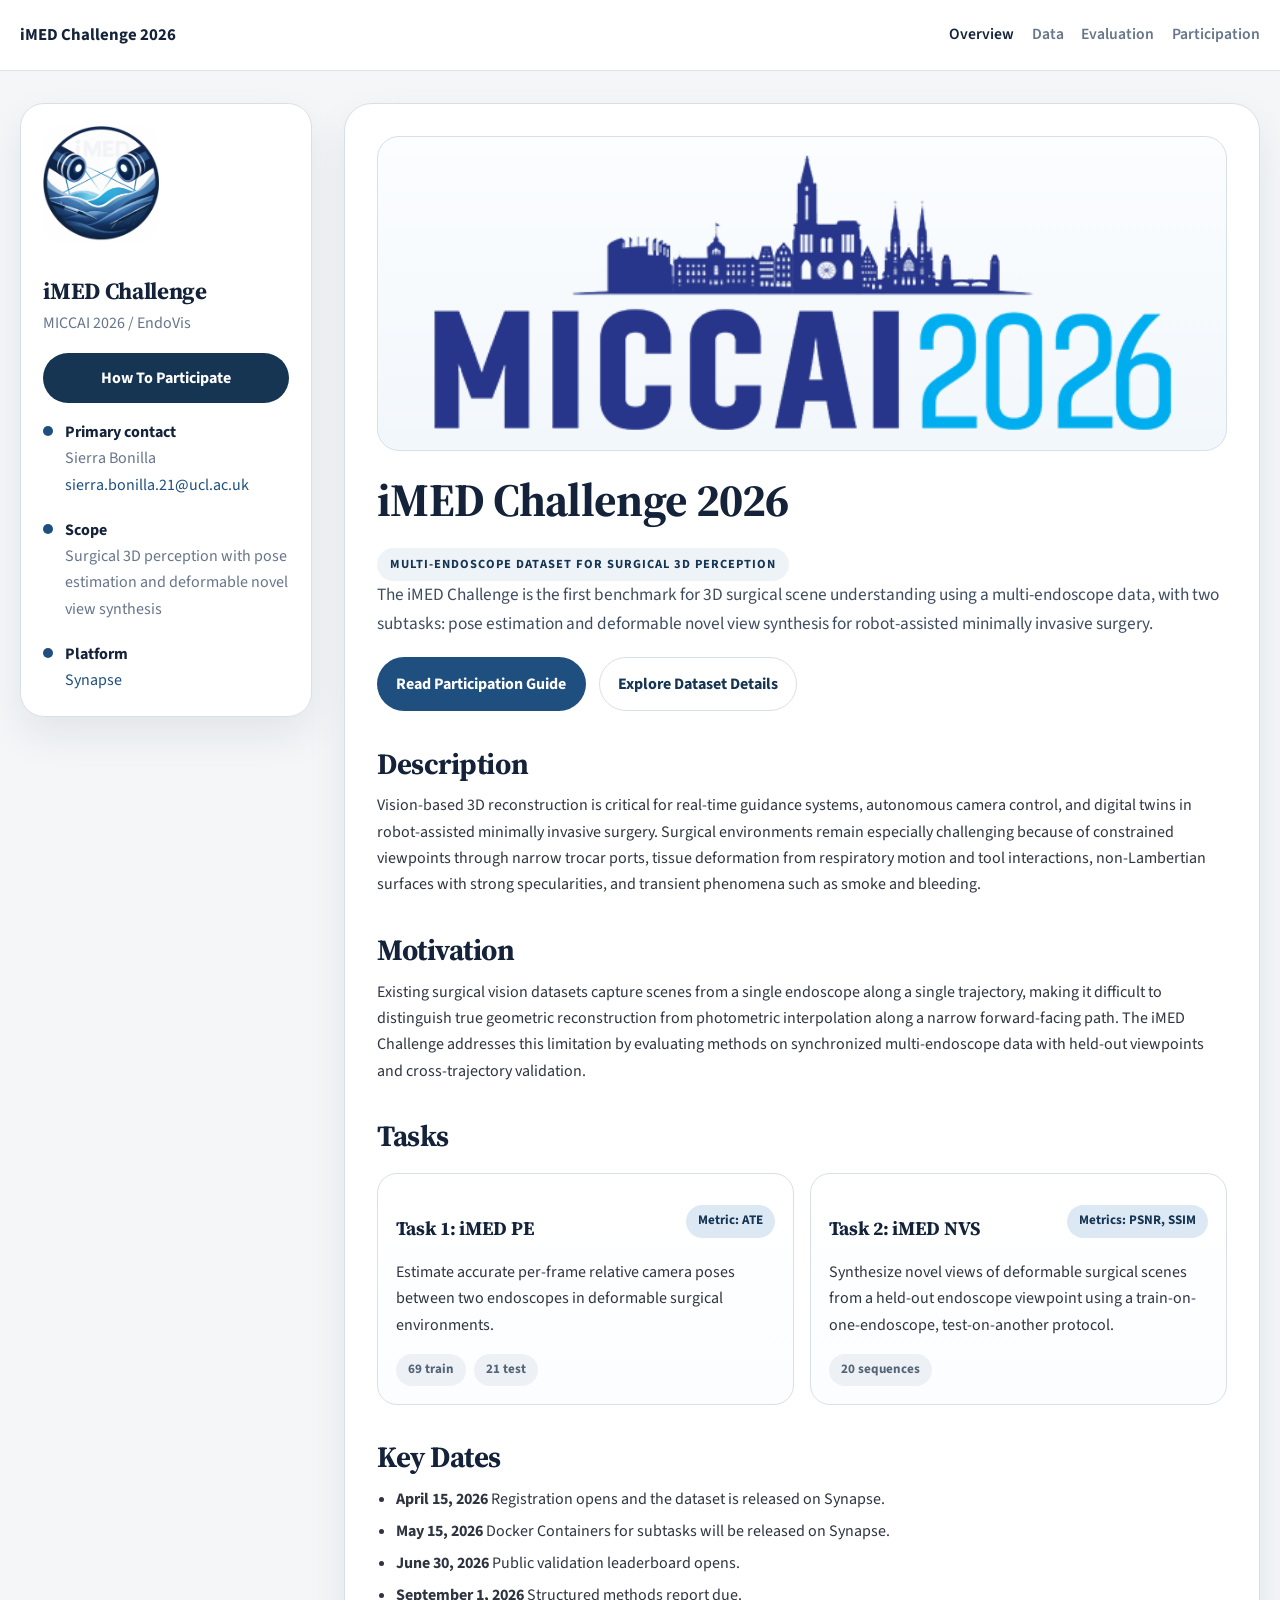
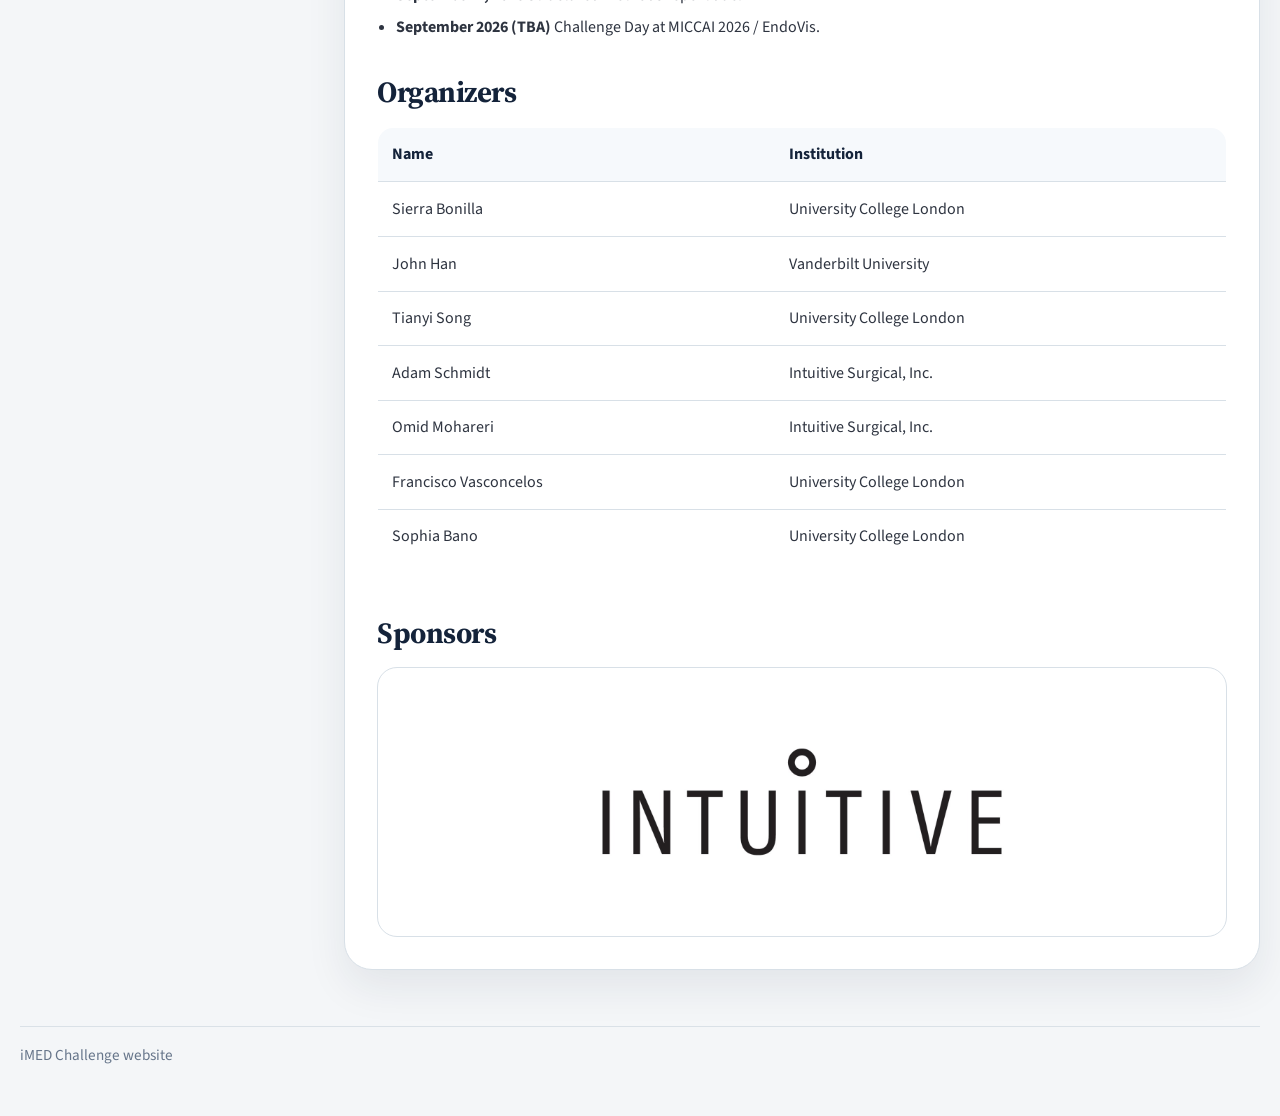
==== index.html @ 729df817 "changing dates" ====
<!doctype html>
<html lang="en">
  <head>
    <meta charset="utf-8">
    <meta name="viewport" content="width=device-width, initial-scale=1.0">
    <title>iMED Challenge 2026</title>
    <meta name="description" content="iMED Challenge 2026 at EndoVis / MICCAI: the first benchmark for surgical 3D perception using synchronized multi-endoscope data.">
    <link rel="stylesheet" href="assets/site.css">
  </head>
  <body>
    <div class="site-shell">
      <header class="masthead">
        <div class="masthead__inner">
          <nav class="site-nav" aria-label="Primary">
            <a class="site-nav__brand" href="./index.html">iMED Challenge 2026</a>
            <button class="site-nav__toggle" type="button" data-nav-toggle aria-label="Toggle navigation">Menu</button>
            <ul class="site-nav__links" data-nav-links>
              <li><a class="is-current" href="./index.html">Overview</a></li>
              <li><a href="./data.html">Data</a></li>
              <li><a href="./evaluation.html">Evaluation</a></li>
              <li><a href="./participation.html">Participation</a></li>
            </ul>
          </nav>
        </div>
      </header>

      <main class="page-wrap">
        <aside class="sidebar">
          <div class="sidebar__sticky">
            <section class="profile-card">
              <div class="profile-card__avatar">
                <img src="images/download.png" alt="iMED Challenge logo">
              </div>
              <h2 class="profile-card__title">iMED Challenge</h2>
              <p class="profile-card__subtitle">MICCAI 2026 / EndoVis</p>
              <a class="profile-card__button" href="./participation.html">How To Participate</a>
              <ul class="profile-card__meta">
                <li><span class="profile-card__dot"></span><span><strong>Primary contact</strong><br>Sierra Bonilla<br><a href="mailto:sierra.bonilla.21@ucl.ac.uk">sierra.bonilla.21@ucl.ac.uk</a></span></li>
                <li><span class="profile-card__dot"></span><span><strong>Scope</strong><br>Surgical 3D perception with pose estimation and deformable novel view synthesis</span></li>
                <li><span class="profile-card__dot"></span><span><strong>Platform</strong><br><a href="https://www.synapse.org/Synapse:syn74277461/wiki/639538" target="_blank" rel="noopener noreferrer">Synapse</a></span></li>
              </ul>
            </section>
          </div>
        </aside>

        <section class="content">
          <article class="content-card">
            <div class="conference-logo">
              <img src="images/miccai2026-mobile-logo-france.png" alt="Official MICCAI 2026 logo">
            </div>
            <h1 class="hero-title">iMED Challenge 2026</h1>
            <div class="hero">
              <div class="hero__copy">
                <div class="eyebrow">Multi-Endoscope Dataset for Surgical 3D Perception</div>
                <p class="lead">
                  The iMED Challenge is the first benchmark for 3D surgical scene understanding using a multi-endoscope data, with two subtasks: pose estimation and deformable novel view synthesis for robot-assisted minimally invasive surgery.
                </p>
                <div class="hero__actions">
                  <a class="button" href="./participation.html">Read Participation Guide</a>
                  <a class="button button--ghost" href="./data.html">Explore Dataset Details</a>
                </div>
              </div>
            </div>

            <h2 id="description">Description</h2>
            <p>
              Vision-based 3D reconstruction is critical for real-time guidance systems, autonomous camera control, and digital twins in robot-assisted minimally invasive surgery. Surgical environments remain especially challenging because of constrained viewpoints through narrow trocar ports, tissue deformation from respiratory motion and tool interactions, non-Lambertian surfaces with strong specularities, and transient phenomena such as smoke and bleeding.
            </p>

            <h2 id="motivation">Motivation</h2>
            <p>
              Existing surgical vision datasets capture scenes from a single endoscope along a single trajectory, making it difficult to distinguish true geometric reconstruction from photometric interpolation along a narrow forward-facing path. The iMED Challenge addresses this limitation by evaluating methods on synchronized multi-endoscope data with held-out viewpoints and cross-trajectory validation.
            </p>

            <h2 id="tasks">Tasks</h2>
            <div class="panel-grid">
              <article>
                <div class="task-header">
                  <h3>Task 1: iMED PE</h3>
                  <span class="chip">Metric: ATE</span>
                </div>
                <p>
                  Estimate accurate per-frame relative camera poses between two endoscopes in deformable surgical environments.
                </p>
                <div class="chip-row">
                  <span class="chip chip--muted">69 train</span>
                  <span class="chip chip--muted">21 test</span>
                </div>
              </article>
              <article>
                <div class="task-header">
                  <h3>Task 2: iMED NVS</h3>
                  <span class="chip">Metrics: PSNR, SSIM</span>
                </div>
                <p>
                  Synthesize novel views of deformable surgical scenes from a held-out endoscope viewpoint using a train-on-one-endoscope, test-on-another protocol.
                </p>
                <div class="chip-row">
                  <span class="chip chip--muted">20 sequences</span>
                </div>
              </article>
            </div>

            <h2 id="news">Key Dates</h2>
            <ul>
              <li><strong>April 15, 2026</strong> Registration opens and the dataset is released on Synapse.</li>
              <li><strong>May 15, 2026</strong> Docker Containers for subtasks will be released on Synapse.</li>
              <li><strong>June 30, 2026</strong> Public validation leaderboard opens.</li>
              <li><strong>September 1, 2026</strong> Structured methods report due.</li>
              <li><strong>September 2026 (TBA)</strong> Challenge Day at MICCAI 2026 / EndoVis.</li>
            </ul>

            <h2 id="organizers">Organizers</h2>
            <div class="table-wrap">
              <table>
                <thead>
                  <tr>
                    <th>Name</th>
                    <th>Institution</th>
                  </tr>
                </thead>
                <tbody>
                  <tr>
                    <td>Sierra Bonilla</td>
                    <td>University College London</td>
                  </tr>
                  <tr>
                    <td>John Han</td>
                    <td>Vanderbilt University</td>
                  </tr>
                  <tr>
                    <td>Tianyi Song</td>
                    <td>University College London</td>
                  </tr>
                  <tr>
                    <td>Adam Schmidt</td>
                    <td>Intuitive Surgical, Inc.</td>
                  </tr>
                  <tr>
                    <td>Omid Mohareri</td>
                    <td>Intuitive Surgical, Inc.</td>
                  </tr>
                  <tr>
                    <td>Francisco Vasconcelos</td>
                    <td>University College London</td>
                  </tr>
                  <tr>
                    <td>Sophia Bano</td>
                    <td>University College London</td>
                  </tr>
                </tbody>
              </table>
            </div>

            <h2 id="sponsors">Sponsors</h2>
            <div class="sponsor-grid">
              <div class="sponsor-card">
                <img src="images/intuitive.jpeg" alt="Intuitive logo">
              </div>
            </div>

            <!-- <h2 id="references">References</h2> -->
          </article>
        </section>
      </main>

      <footer class="footer">
        <div class="footer__inner">
          iMED Challenge website
        </div>
      </footer>
    </div>

    <script src="assets/site.js"></script>
  </body>
</html>
---- assets/site.css ----
@import url("https://fonts.googleapis.com/css2?family=Source+Sans+3:wght@400;600;700&family=Source+Serif+4:wght@600;700&display=swap");

:root {
  --bg: #f4f6f8;
  --surface: #ffffff;
  --surface-soft: #eef3f8;
  --border: #d8e0e7;
  --text: #2e3440;
  --muted: #66758a;
  --heading: #14233a;
  --accent: #1f4f7f;
  --accent-strong: #153552;
  --accent-soft: #dce9f5;
  --success: #2a6b5a;
  --shadow: 0 18px 40px rgba(20, 35, 58, 0.08);
  --max-width: 1280px;
  --sidebar-width: 292px;
}

* {
  box-sizing: border-box;
}

html {
  scroll-behavior: smooth;
}

body {
  margin: 0;
  font-family: "Source Sans 3", sans-serif;
  color: var(--text);
  background: var(--bg);
  line-height: 1.65;
}

a {
  color: var(--accent);
  text-decoration: none;
}

a:hover,
a:focus-visible {
  color: var(--accent-strong);
  text-decoration: underline;
}

img,
svg,
video {
  max-width: 100%;
  display: block;
}

video {
  border-radius: 14px;
  background: #0e1726;
}

h1,
h2,
h3,
h4 {
  margin: 0 0 0.65rem;
  color: var(--heading);
  line-height: 1.2;
}

h1,
h2,
h3 {
  font-family: "Source Serif 4", serif;
  letter-spacing: -0.015em;
}

h1 {
  font-size: clamp(2rem, 4vw, 2.9rem);
}

h2 {
  font-size: clamp(1.45rem, 2.3vw, 1.95rem);
  margin-top: 2.2rem;
}

h3 {
  font-size: 1.2rem;
  margin-top: 1.6rem;
}

p,
ul,
ol,
table,
blockquote {
  margin: 0 0 1rem;
}

ul,
ol {
  padding-left: 1.2rem;
}

li + li {
  margin-top: 0.35rem;
}

code {
  font-family: ui-monospace, "SFMono-Regular", "SF Mono", Consolas, monospace;
  font-size: 0.93em;
  background: #eef3f7;
  border-radius: 6px;
  padding: 0.08rem 0.35rem;
}

.site-shell {
  min-height: 100vh;
}

.masthead {
  position: sticky;
  top: 0;
  z-index: 20;
  background: rgba(255, 255, 255, 0.94);
  border-bottom: 1px solid rgba(216, 224, 231, 0.92);
  backdrop-filter: blur(16px);
}

.masthead__inner {
  max-width: var(--max-width);
  margin: 0 auto;
  padding: 0 1.25rem;
}

.site-nav {
  display: flex;
  align-items: center;
  justify-content: space-between;
  gap: 1rem;
  min-height: 70px;
}

.site-nav__brand {
  display: inline-flex;
  align-items: center;
  height: 40px;
  font-size: 1.05rem;
  font-weight: 700;
  color: var(--heading);
  white-space: nowrap;
  line-height: 1;
}

.site-nav__toggle {
  display: none;
  border: 1px solid var(--border);
  background: var(--surface);
  color: var(--heading);
  border-radius: 10px;
  padding: 0.5rem 0.8rem;
  font: inherit;
  cursor: pointer;
}

.site-nav__links {
  display: flex;
  align-items: center;
  gap: 1.1rem;
  list-style: none;
  padding: 0;
  margin: 0;
  font-size: 0.98rem;
}

.site-nav__links li {
  display: flex;
  align-items: center;
  margin-top: 0;
}

.site-nav__links li + li {
  margin-top: 0;
}

.site-nav__links a {
  display: inline-flex;
  align-items: center;
  height: 40px;
  color: var(--muted);
  font-weight: 600;
  line-height: 1;
  padding: 0;
}

.site-nav__links a.is-current {
  color: var(--heading);
}

.page-wrap {
  max-width: var(--max-width);
  margin: 0 auto;
  padding: 2rem 1.25rem 3.5rem;
  display: grid;
  gap: 2rem;
  grid-template-columns: minmax(260px, var(--sidebar-width)) minmax(0, 1fr);
}

.sidebar {
  align-self: start;
}

.sidebar__sticky {
  position: sticky;
  top: 94px;
}

.profile-card {
  background: var(--surface);
  border: 1px solid var(--border);
  border-radius: 24px;
  box-shadow: var(--shadow);
  padding: 1.4rem;
}

.profile-card__avatar {
  width: 116px;
  height: 116px;
  border-radius: 22px;
  overflow: hidden;
  background: linear-gradient(145deg, #f0f6fd, #d8e5f1);
  margin-bottom: 1rem;
}

.profile-card__title {
  font-size: 1.45rem;
  margin-bottom: 0.3rem;
}

.profile-card__subtitle {
  color: var(--muted);
  font-size: 1rem;
  margin-bottom: 1rem;
}

.profile-card__button {
  display: inline-flex;
  align-items: center;
  justify-content: center;
  width: 100%;
  border-radius: 999px;
  padding: 0.75rem 1rem;
  background: var(--accent-strong);
  color: #fff;
  font-weight: 700;
  margin-bottom: 1rem;
}

.profile-card__button:hover,
.profile-card__button:focus-visible {
  color: #fff;
  text-decoration: none;
  background: #102742;
}

.profile-card__meta {
  list-style: none;
  margin: 0;
  padding: 0;
  display: grid;
  gap: 0.8rem;
}

.profile-card__meta li {
  display: flex;
  gap: 0.7rem;
  color: var(--muted);
  align-items: flex-start;
}

.profile-card__meta strong {
  color: var(--heading);
}

.profile-card__dot {
  flex: 0 0 10px;
  width: 10px;
  height: 10px;
  border-radius: 50%;
  background: var(--accent);
  margin-top: 0.45rem;
}

.content {
  min-width: 0;
}

.content-card {
  background: var(--surface);
  border: 1px solid var(--border);
  border-radius: 28px;
  box-shadow: var(--shadow);
  padding: 2rem;
}

.eyebrow {
  display: inline-flex;
  align-items: center;
  gap: 0.55rem;
  padding: 0.4rem 0.8rem;
  border-radius: 999px;
  background: var(--surface-soft);
  color: var(--accent-strong);
  font-weight: 700;
  text-transform: uppercase;
  letter-spacing: 0.08em;
  font-size: 0.78rem;
}

.conference-logo {
  display: flex;
  width: 100%;
  margin: 0 0 1.4rem;
  padding: 1rem 1.25rem;
  border: 1px solid var(--border);
  border-radius: 22px;
  background: linear-gradient(180deg, #fbfdff 0%, #f2f7fb 100%);
}

.conference-logo img {
  width: 100%;
  max-width: none;
  height: auto;
}

.data-figure {
  margin: 1.35rem 0 1.6rem;
  padding: 1rem;
  border: 1px solid var(--border);
  border-radius: 24px;
  background: linear-gradient(180deg, #fbfdff 0%, #f2f7fb 100%);
}

.data-figure img {
  width: 100%;
  height: auto;
  border-radius: 16px;
}

.hero-title {
  margin: 0 0 1.2rem;
  max-width: none;
}

.hero {
  display: block;
  width: 100%;
  margin-bottom: 1.2rem;
}

.hero__copy {
  width: 100%;
  min-width: 0;
}

.hero p.lead {
  font-size: 1.08rem;
  color: #3e4c5f;
  max-width: none;
}

.hero__visual {
  background: linear-gradient(180deg, #edf4fb 0%, #dbe7f2 100%);
  border: 1px solid #d6e2ed;
  border-radius: 26px;
  padding: 1rem;
}

.hero__actions {
  display: flex;
  flex-wrap: wrap;
  gap: 0.8rem;
  margin-top: 1.2rem;
}

.button {
  display: inline-flex;
  align-items: center;
  justify-content: center;
  gap: 0.4rem;
  padding: 0.8rem 1.15rem;
  border-radius: 999px;
  border: 1px solid transparent;
  background: var(--accent);
  color: #fff;
  font-weight: 700;
}

.button:hover,
.button:focus-visible {
  color: #fff;
  text-decoration: none;
  background: var(--accent-strong);
}

.button--ghost {
  background: var(--surface);
  color: var(--accent-strong);
  border-color: var(--border);
}

.button--ghost:hover,
.button--ghost:focus-visible {
  color: var(--accent-strong);
  background: #f5f8fb;
}

.callout,
.note,
.panel-grid > article,
.metric-card,
.resource-card {
  border: 1px solid var(--border);
  border-radius: 20px;
  background: linear-gradient(180deg, #ffffff 0%, #fbfdff 100%);
}

.callout {
  padding: 1rem 1.1rem;
  margin: 1.3rem 0;
}

.note {
  padding: 0.9rem 1rem;
  background: linear-gradient(180deg, #fbfcfe 0%, #f3f7fb 100%);
  color: #44546a;
}

.stat-strip {
  display: grid;
  grid-template-columns: repeat(3, minmax(0, 1fr));
  gap: 0.9rem;
  margin: 1.5rem 0 0;
}

.stat-strip__item {
  background: linear-gradient(180deg, #f9fbfd 0%, #edf3f8 100%);
  border: 1px solid var(--border);
  border-radius: 20px;
  padding: 1rem;
}

.stat-strip__value {
  font-size: 1.65rem;
  font-weight: 700;
  color: var(--heading);
}

.stat-strip__label {
  color: var(--muted);
  font-size: 0.92rem;
}

.panel-grid {
  display: grid;
  grid-template-columns: repeat(2, minmax(0, 1fr));
  gap: 1rem;
  margin: 1.15rem 0;
}

.panel-grid > article {
  padding: 1.1rem;
}

.task-header {
  display: flex;
  align-items: center;
  justify-content: space-between;
  gap: 1rem;
  margin-bottom: 0.5rem;
}

.chip {
  display: inline-flex;
  align-items: center;
  gap: 0.35rem;
  border-radius: 999px;
  padding: 0.34rem 0.75rem;
  background: var(--accent-soft);
  color: var(--accent-strong);
  font-weight: 700;
  font-size: 0.82rem;
}

.chip--muted {
  background: #edf1f5;
  color: #546477;
}

.chip-row {
  display: flex;
  flex-wrap: wrap;
  gap: 0.55rem;
  margin: 0.8rem 0 0;
}

.timeline {
  list-style: none;
  margin: 1rem 0;
  padding: 0;
  border-left: 2px solid var(--accent-soft);
}

.timeline li {
  position: relative;
  padding-left: 1.3rem;
  margin-left: 0.45rem;
  margin-bottom: 1rem;
}

.timeline li::before {
  content: "";
  position: absolute;
  left: -0.58rem;
  top: 0.4rem;
  width: 0.72rem;
  height: 0.72rem;
  border-radius: 50%;
  background: var(--accent);
  box-shadow: 0 0 0 5px #edf4fb;
}

.timeline strong {
  display: block;
  color: var(--heading);
}

.table-wrap {
  overflow-x: auto;
  margin: 1rem 0;
}

table {
  width: 100%;
  border-collapse: collapse;
  border: 1px solid var(--border);
  border-radius: 16px;
  overflow: hidden;
}

th,
td {
  text-align: left;
  padding: 0.85rem 0.9rem;
  border-bottom: 1px solid var(--border);
  vertical-align: top;
}

th {
  background: #f6f9fc;
  color: var(--heading);
  font-weight: 700;
}

tr:last-child td {
  border-bottom: none;
}

.resource-grid,
.metric-grid {
  display: grid;
  grid-template-columns: repeat(2, minmax(0, 1fr));
  gap: 1rem;
}

.resource-card,
.metric-card {
  padding: 1rem 1.05rem;
}

.resource-card h3,
.metric-card h3 {
  margin-top: 0;
}

.resource-card p,
.metric-card p {
  color: #47566a;
}

.split-grid {
  display: grid;
  grid-template-columns: repeat(3, minmax(0, 1fr));
  gap: 0.9rem;
  margin-top: 1rem;
}

.split-card {
  border: 1px solid var(--border);
  border-radius: 18px;
  padding: 1rem;
  background: #fbfdff;
}

.split-card strong {
  display: block;
  color: var(--heading);
  margin-bottom: 0.25rem;
}

.footer {
  max-width: var(--max-width);
  margin: 0 auto;
  padding: 0 1.25rem 3rem;
  color: var(--muted);
  font-size: 0.95rem;
}

.footer__inner {
  padding: 1rem 0 0;
  border-top: 1px solid rgba(216, 224, 231, 0.92);
}

.section-divider {
  height: 1px;
  background: linear-gradient(90deg, transparent, var(--border), transparent);
  margin: 2rem 0;
}

.kicker {
  color: var(--muted);
  font-size: 0.96rem;
}

.faq-list {
  display: grid;
  gap: 0.9rem;
  margin-top: 1rem;
}

.faq-item {
  border: 1px solid var(--border);
  border-radius: 18px;
  background: #fcfdff;
  padding: 1rem;
}

.faq-item h3 {
  font-size: 1.05rem;
  margin-top: 0;
}

.sponsor-grid {
  display: grid;
  grid-template-columns: repeat(auto-fit, minmax(220px, 1fr));
  gap: 1rem;
  margin-top: 1rem;
}

.sponsor-card {
  display: flex;
  align-items: center;
  justify-content: center;
  min-height: 180px;
  padding: 1.5rem;
  border: 1px solid var(--border);
  border-radius: 20px;
  background: #ffffff;
}

.sponsor-card img {
  width: 100%;
  max-width: 420px;
  height: auto;
  object-fit: contain;
}

.tagline-list {
  list-style: none;
  padding: 0;
  margin: 1rem 0 0;
  display: flex;
  flex-wrap: wrap;
  gap: 0.55rem;
}

.tagline-list li {
  padding: 0.45rem 0.8rem;
  border-radius: 999px;
  background: #eef3f8;
  color: var(--accent-strong);
  font-weight: 600;
}

@media (max-width: 1100px) {
  .page-wrap {
    grid-template-columns: 1fr;
  }

  .sidebar__sticky {
    position: static;
  }

  .hero {
    grid-template-columns: 1fr;
  }
}

@media (max-width: 820px) {
  .site-nav {
    flex-wrap: wrap;
    padding: 0.8rem 0;
  }

  .site-nav__toggle {
    display: inline-flex;
  }

  .site-nav__links {
    width: 100%;
    display: none;
    flex-direction: column;
    align-items: flex-start;
    padding-bottom: 0.5rem;
  }

  .site-nav__links.is-open {
    display: flex;
  }

  .content-card {
    padding: 1.35rem;
    border-radius: 22px;
  }

  .stat-strip,
  .panel-grid,
  .resource-grid,
  .metric-grid,
  .split-grid,
  .sponsor-grid {
    grid-template-columns: 1fr;
  }
}

@media (max-width: 560px) {
  .masthead__inner,
  .page-wrap,
  .footer {
    padding-left: 0.9rem;
    padding-right: 0.9rem;
  }

  .profile-card,
  .content-card {
    padding: 1.1rem;
  }

  h1 {
    font-size: 1.85rem;
  }
}
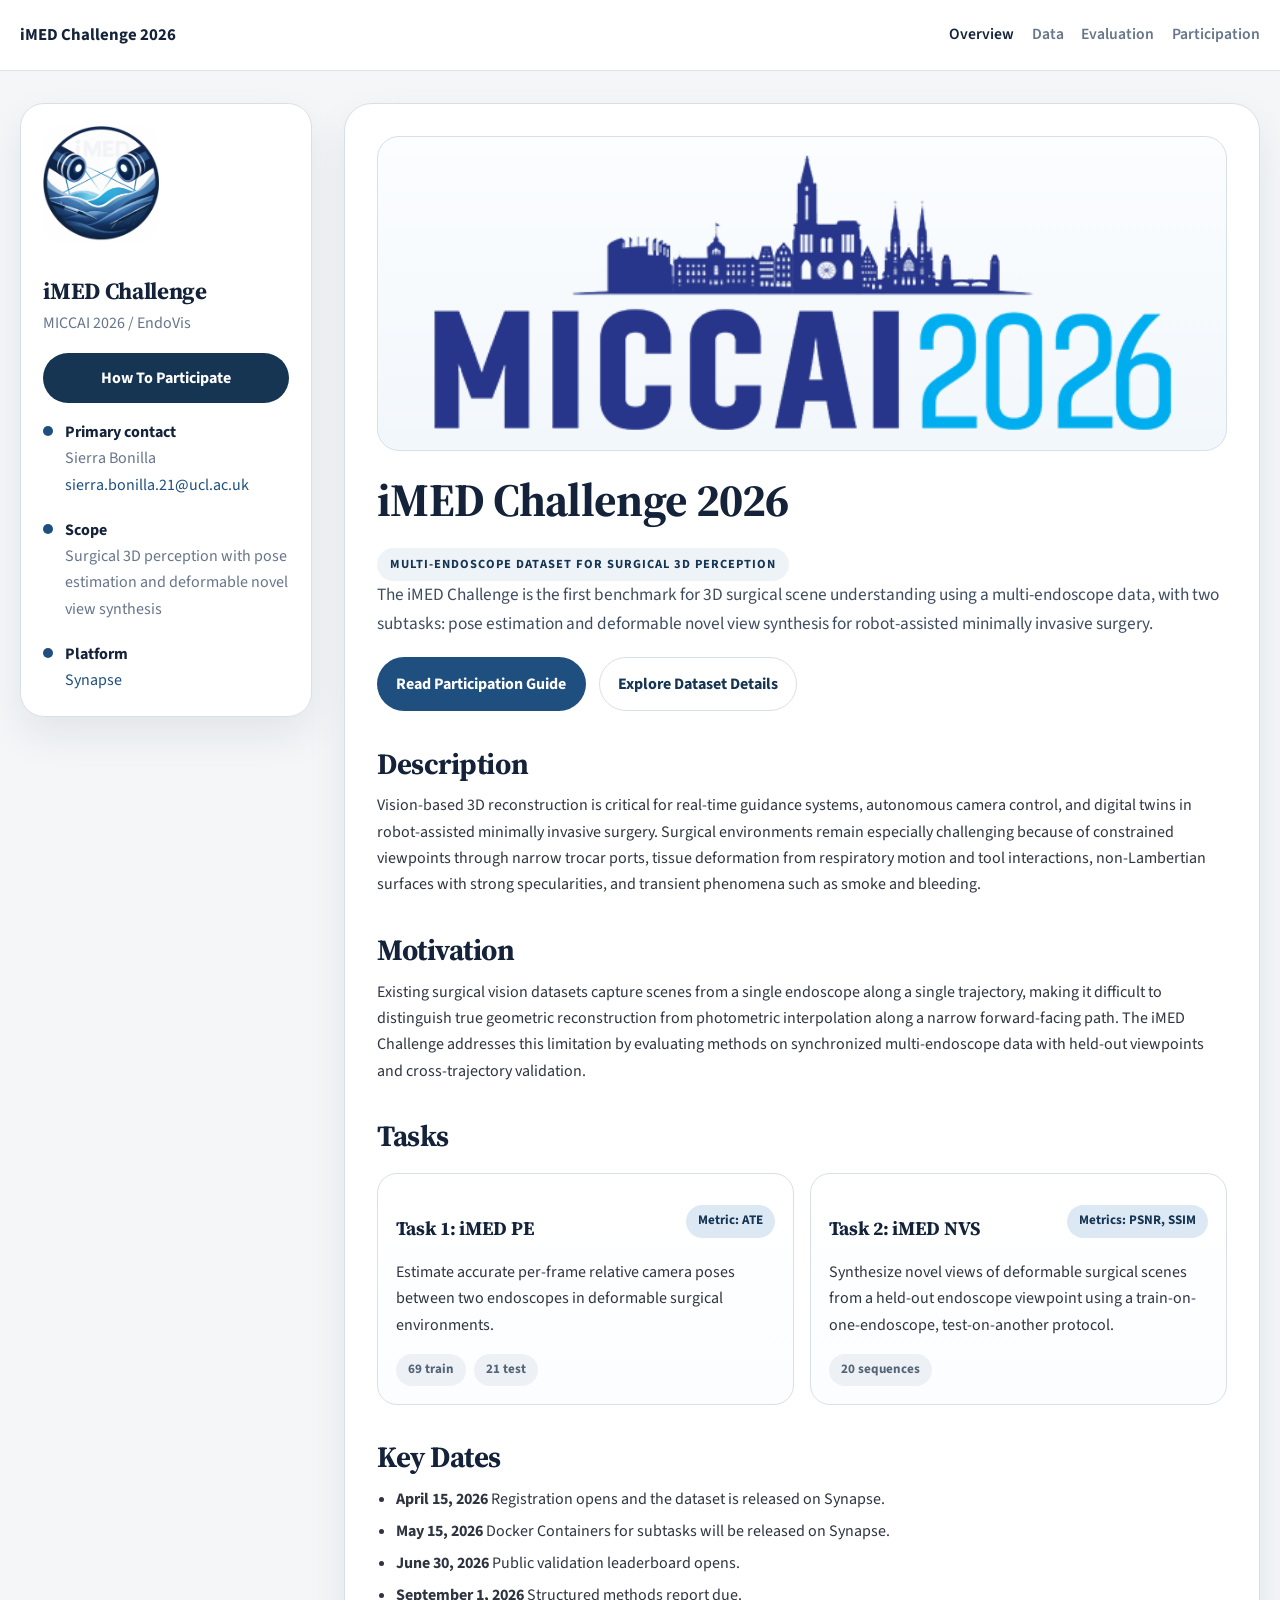
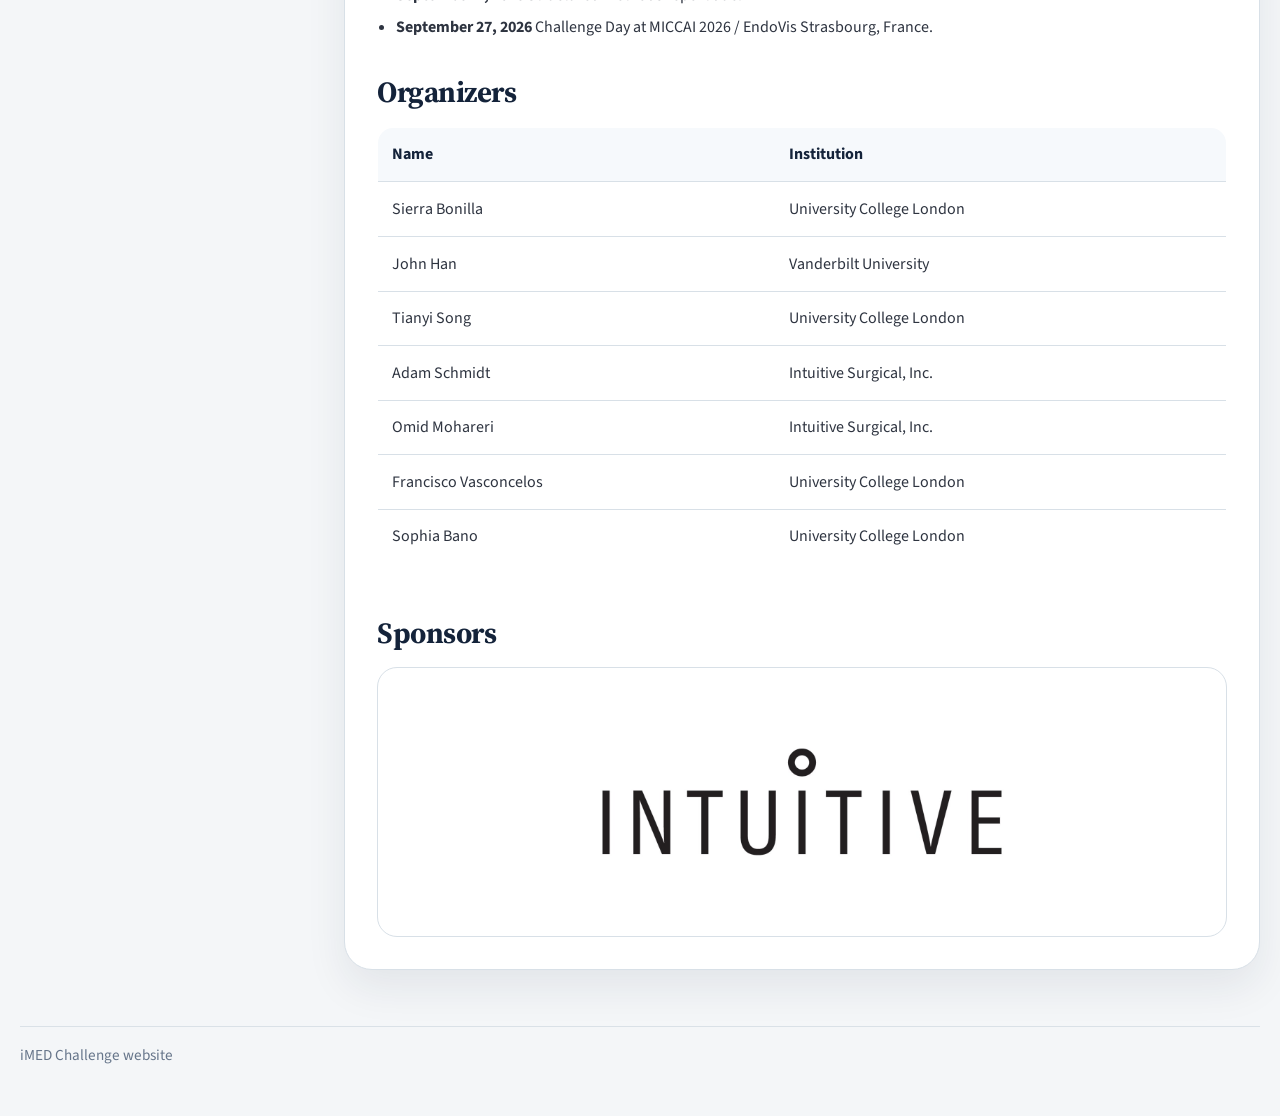
==== commit 88e188e5: "adding date for challenge and location" ====
--- a/index.html
+++ b/index.html
@@ -107,7 +107,7 @@
               <li><strong>May 15, 2026</strong> Docker Containers for subtasks will be released on Synapse.</li>
               <li><strong>June 30, 2026</strong> Public validation leaderboard opens.</li>
               <li><strong>September 1, 2026</strong> Structured methods report due.</li>
-              <li><strong>September 2026 (TBA)</strong> Challenge Day at MICCAI 2026 / EndoVis.</li>
+              <li><strong>September 27, 2026</strong> Challenge Day at MICCAI 2026 / EndoVis Strasbourg, France.</li>
             </ul>
 
             <h2 id="organizers">Organizers</h2>
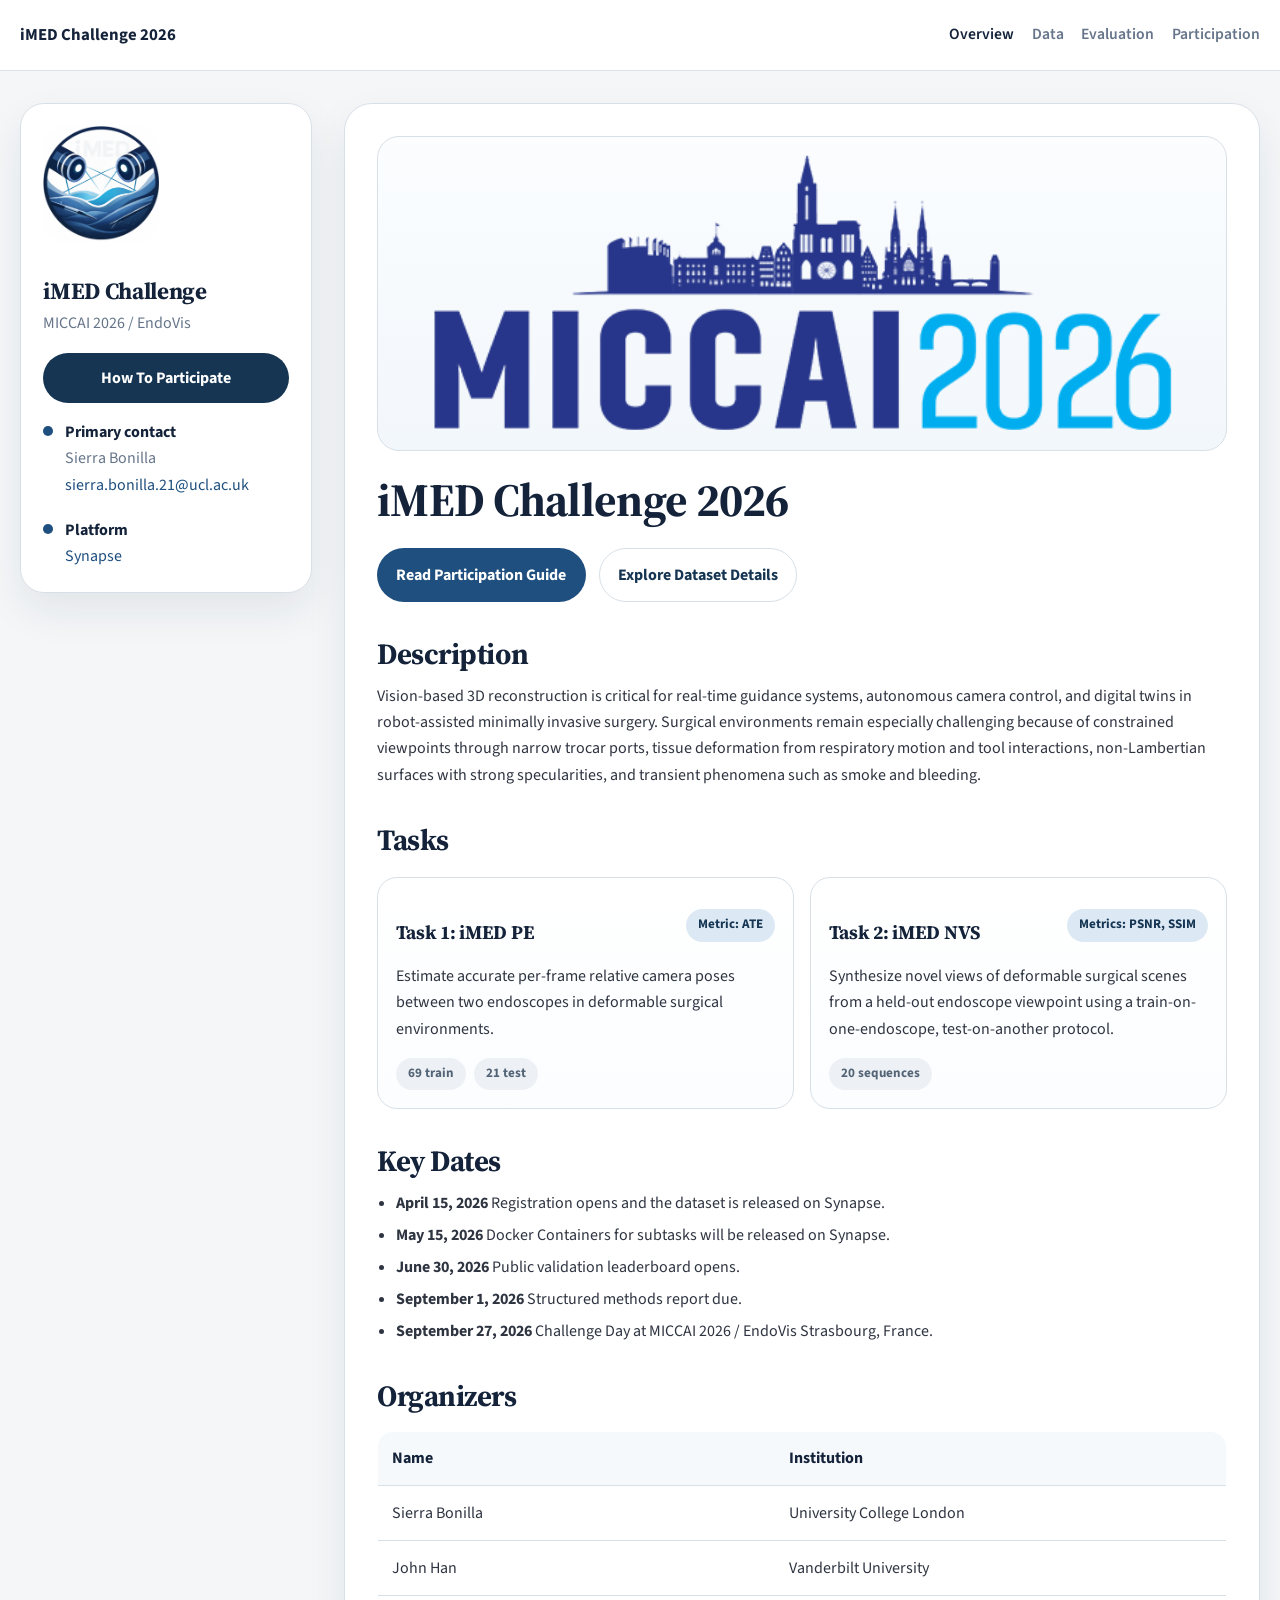
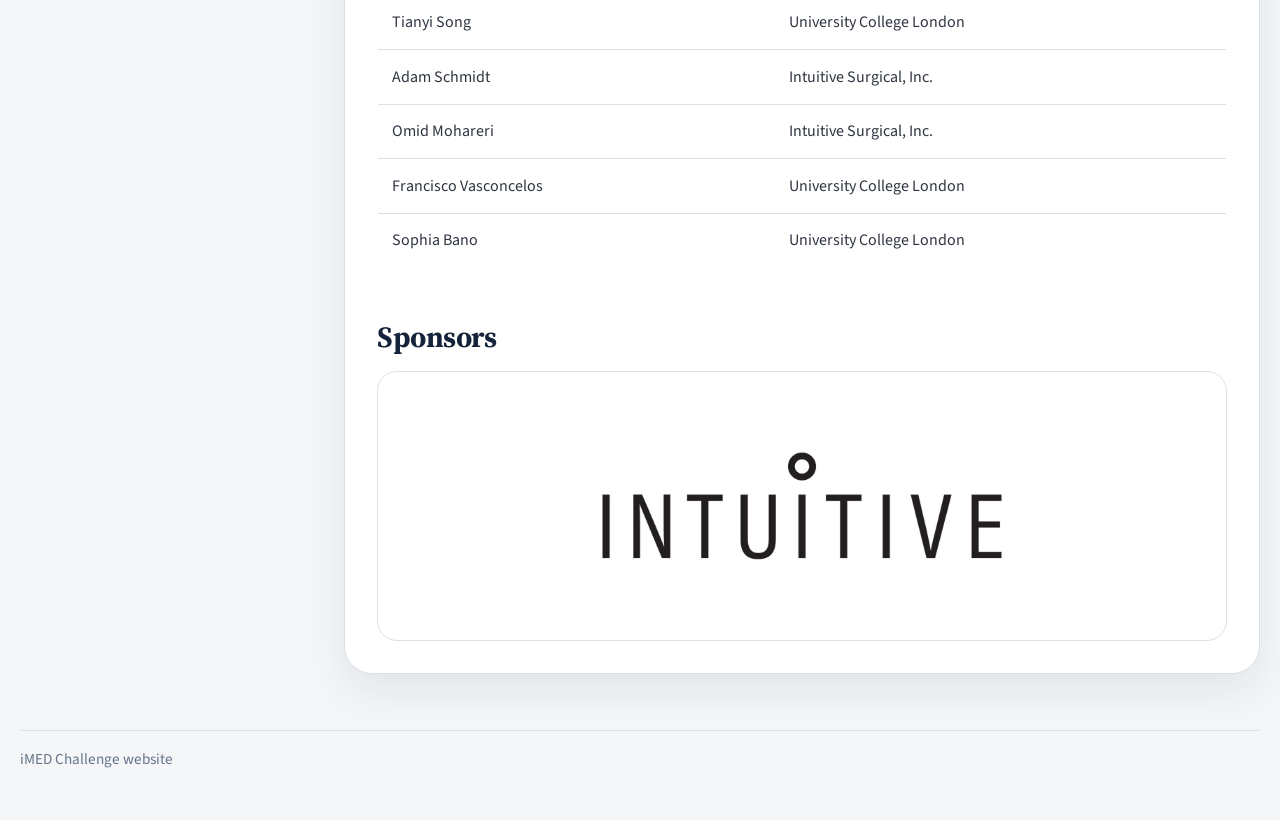
==== commit c05d2292: "simplifying and adding images" ====
--- a/index.html
+++ b/index.html
@@ -36,7 +36,6 @@
               <a class="profile-card__button" href="./participation.html">How To Participate</a>
               <ul class="profile-card__meta">
                 <li><span class="profile-card__dot"></span><span><strong>Primary contact</strong><br>Sierra Bonilla<br><a href="mailto:sierra.bonilla.21@ucl.ac.uk">sierra.bonilla.21@ucl.ac.uk</a></span></li>
-                <li><span class="profile-card__dot"></span><span><strong>Scope</strong><br>Surgical 3D perception with pose estimation and deformable novel view synthesis</span></li>
                 <li><span class="profile-card__dot"></span><span><strong>Platform</strong><br><a href="https://www.synapse.org/Synapse:syn74277461/wiki/639538" target="_blank" rel="noopener noreferrer">Synapse</a></span></li>
               </ul>
             </section>
@@ -51,10 +50,6 @@
             <h1 class="hero-title">iMED Challenge 2026</h1>
             <div class="hero">
               <div class="hero__copy">
-                <div class="eyebrow">Multi-Endoscope Dataset for Surgical 3D Perception</div>
-                <p class="lead">
-                  The iMED Challenge is the first benchmark for 3D surgical scene understanding using a multi-endoscope data, with two subtasks: pose estimation and deformable novel view synthesis for robot-assisted minimally invasive surgery.
-                </p>
                 <div class="hero__actions">
                   <a class="button" href="./participation.html">Read Participation Guide</a>
                   <a class="button button--ghost" href="./data.html">Explore Dataset Details</a>
@@ -66,11 +61,11 @@
             <p>
               Vision-based 3D reconstruction is critical for real-time guidance systems, autonomous camera control, and digital twins in robot-assisted minimally invasive surgery. Surgical environments remain especially challenging because of constrained viewpoints through narrow trocar ports, tissue deformation from respiratory motion and tool interactions, non-Lambertian surfaces with strong specularities, and transient phenomena such as smoke and bleeding.
             </p>
-
+<!-- 
             <h2 id="motivation">Motivation</h2>
             <p>
               Existing surgical vision datasets capture scenes from a single endoscope along a single trajectory, making it difficult to distinguish true geometric reconstruction from photometric interpolation along a narrow forward-facing path. The iMED Challenge addresses this limitation by evaluating methods on synchronized multi-endoscope data with held-out viewpoints and cross-trajectory validation.
-            </p>
+            </p> -->
 
             <h2 id="tasks">Tasks</h2>
             <div class="panel-grid">
--- a/assets/site.css
+++ b/assets/site.css
@@ -344,6 +344,23 @@
   border-radius: 16px;
 }
 
+.gif-row {
+  display: flex;
+  flex-wrap: nowrap;
+  gap: 2%;
+  margin: 1.35rem 0 1.6rem;
+}
+
+.gif-row img {
+  flex: 0 0 32%;
+  width: 32%;
+  max-width: 32%;
+  height: auto;
+  border-radius: 10px;
+  border: 1px solid var(--border);
+  background: #0e1726;
+}
+
 .hero-title {
   margin: 0 0 1.2rem;
   max-width: none;
@@ -738,6 +755,17 @@
   .sponsor-grid {
     grid-template-columns: 1fr;
   }
+
+  .gif-row {
+    flex-direction: column;
+    gap: 1rem;
+  }
+
+  .gif-row img {
+    flex: 0 0 auto;
+    width: 100%;
+    max-width: 100%;
+  }
 }
 
 @media (max-width: 560px) {
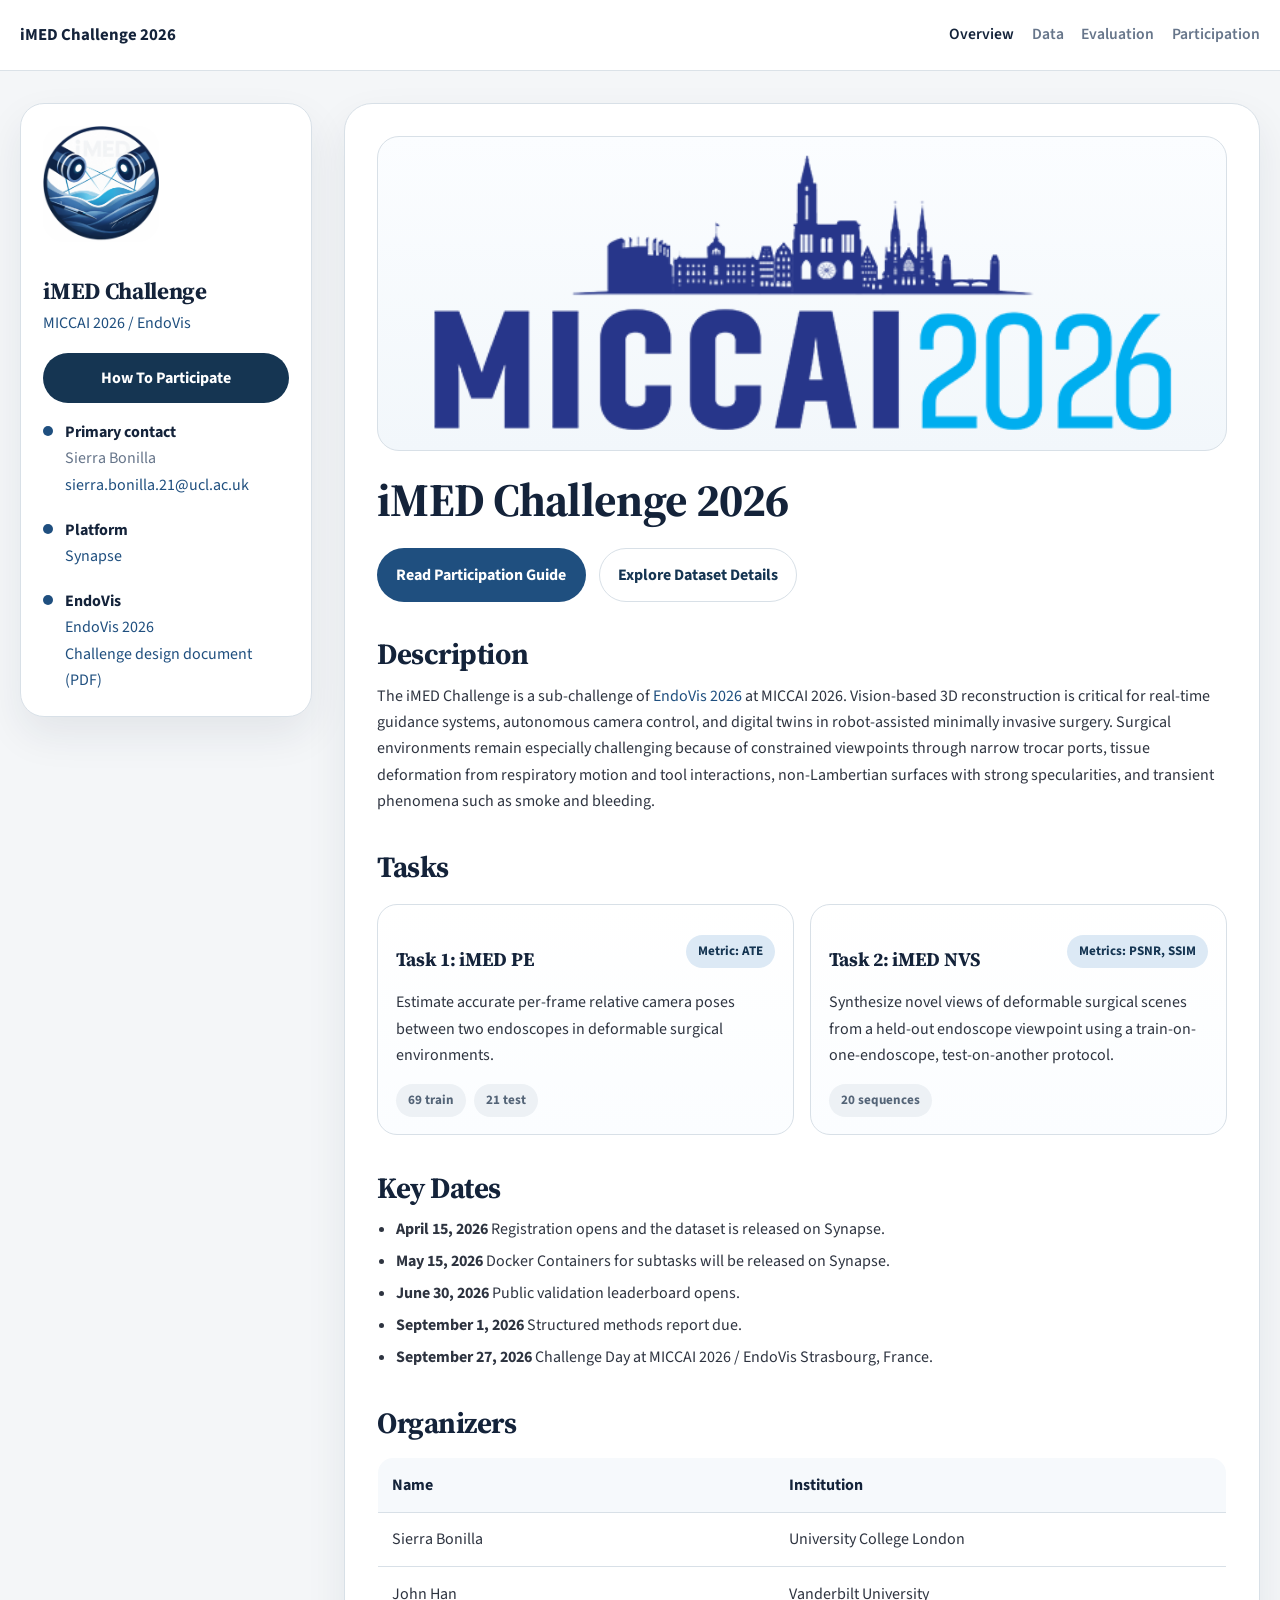
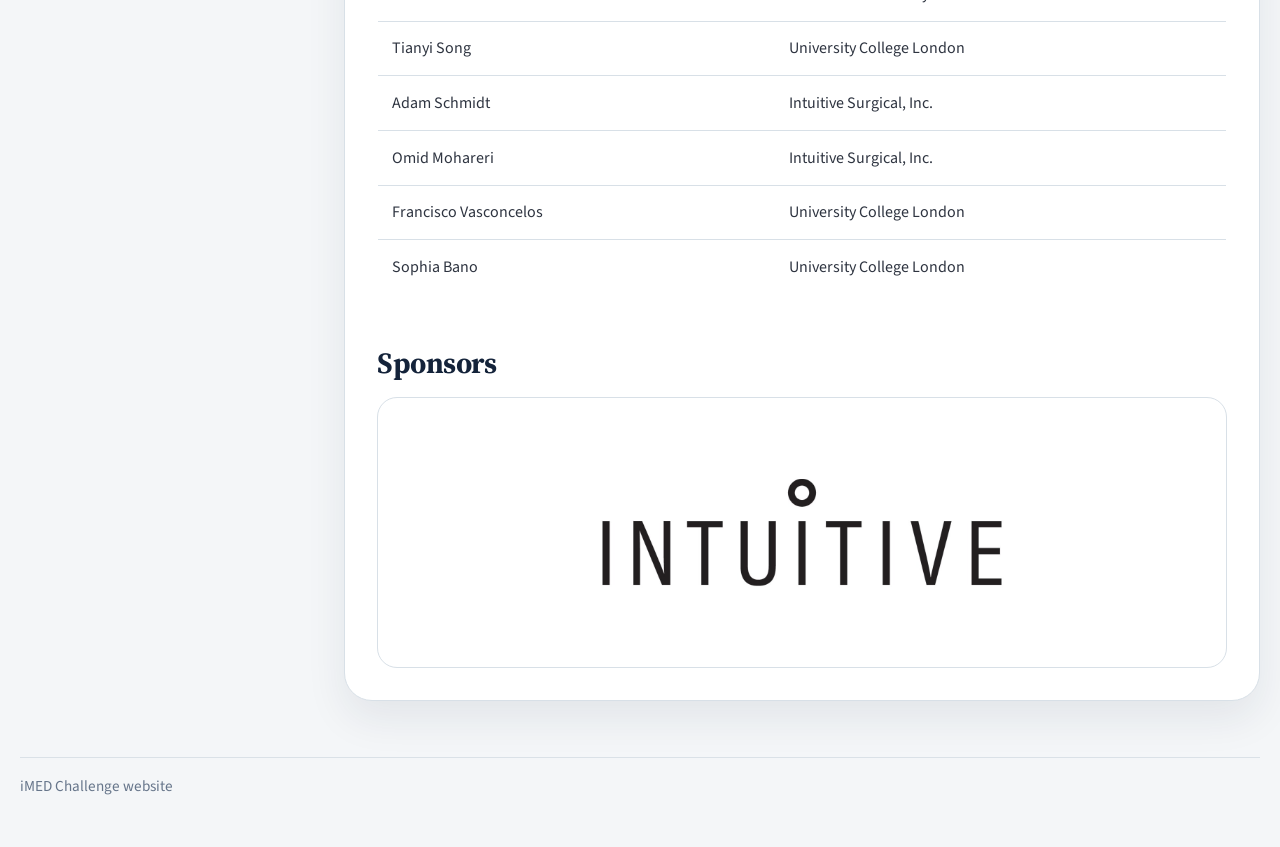
==== commit 7aa60df9: "adding design document" ====
--- a/index.html
+++ b/index.html
@@ -32,11 +32,12 @@
                 <img src="images/download.png" alt="iMED Challenge logo">
               </div>
               <h2 class="profile-card__title">iMED Challenge</h2>
-              <p class="profile-card__subtitle">MICCAI 2026 / EndoVis</p>
+              <p class="profile-card__subtitle"><a href="https://opencas.dkfz.de/endovis/challenges/2026/" target="_blank" rel="noopener noreferrer">MICCAI 2026 / EndoVis</a></p>
               <a class="profile-card__button" href="./participation.html">How To Participate</a>
               <ul class="profile-card__meta">
                 <li><span class="profile-card__dot"></span><span><strong>Primary contact</strong><br>Sierra Bonilla<br><a href="mailto:sierra.bonilla.21@ucl.ac.uk">sierra.bonilla.21@ucl.ac.uk</a></span></li>
                 <li><span class="profile-card__dot"></span><span><strong>Platform</strong><br><a href="https://www.synapse.org/Synapse:syn74277461/wiki/639538" target="_blank" rel="noopener noreferrer">Synapse</a></span></li>
+                <li><span class="profile-card__dot"></span><span><strong>EndoVis</strong><br><a href="https://opencas.dkfz.de/endovis/challenges/2026/" target="_blank" rel="noopener noreferrer">EndoVis 2026</a><br><a href="https://opencas.dkfz.de/endovis/wp-content/uploads/2026/05/305-Endoscopic_Vision_Challenge_2026_update.pdf" target="_blank" rel="noopener noreferrer">Challenge design document (PDF)</a></span></li>
               </ul>
             </section>
           </div>
@@ -59,7 +60,7 @@
 
             <h2 id="description">Description</h2>
             <p>
-              Vision-based 3D reconstruction is critical for real-time guidance systems, autonomous camera control, and digital twins in robot-assisted minimally invasive surgery. Surgical environments remain especially challenging because of constrained viewpoints through narrow trocar ports, tissue deformation from respiratory motion and tool interactions, non-Lambertian surfaces with strong specularities, and transient phenomena such as smoke and bleeding.
+              The iMED Challenge is a sub-challenge of <a href="https://opencas.dkfz.de/endovis/challenges/2026/" target="_blank" rel="noopener noreferrer">EndoVis 2026</a> at MICCAI 2026. Vision-based 3D reconstruction is critical for real-time guidance systems, autonomous camera control, and digital twins in robot-assisted minimally invasive surgery. Surgical environments remain especially challenging because of constrained viewpoints through narrow trocar ports, tissue deformation from respiratory motion and tool interactions, non-Lambertian surfaces with strong specularities, and transient phenomena such as smoke and bleeding.
             </p>
 <!-- 
             <h2 id="motivation">Motivation</h2>
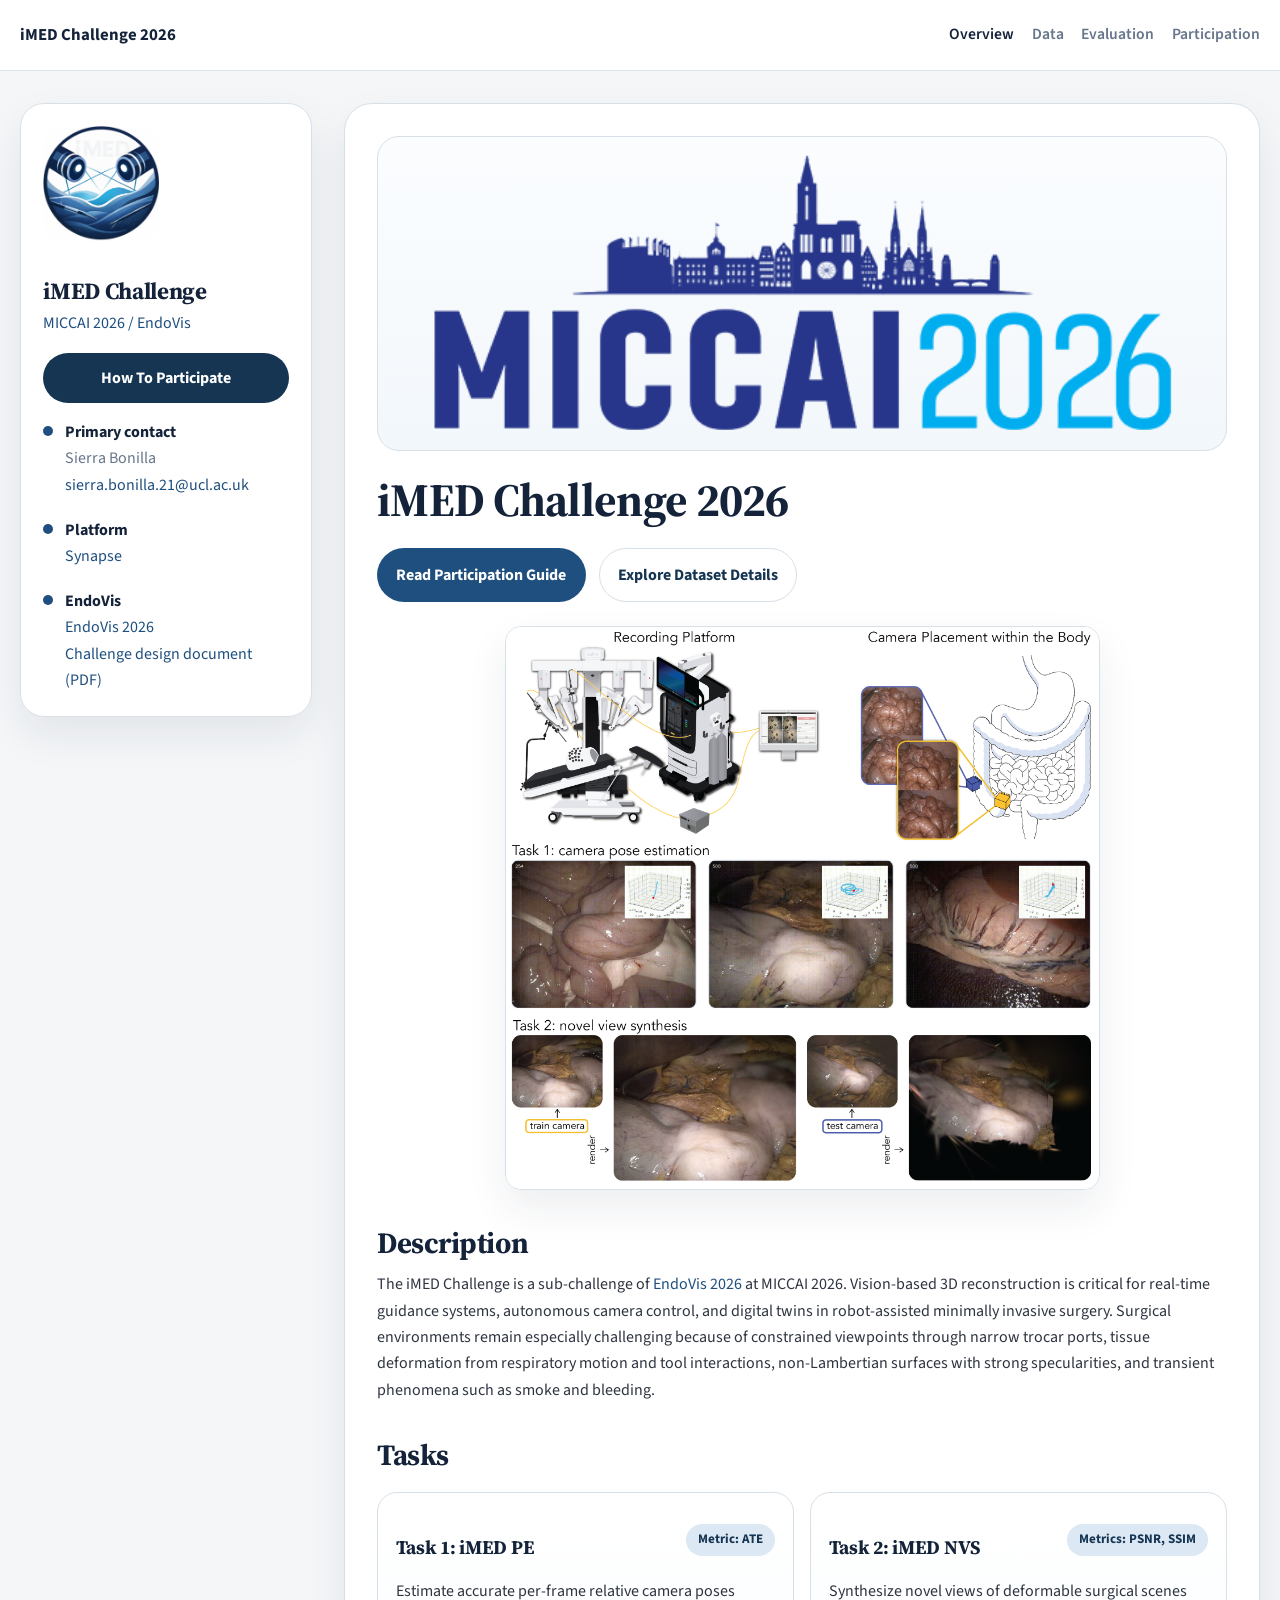
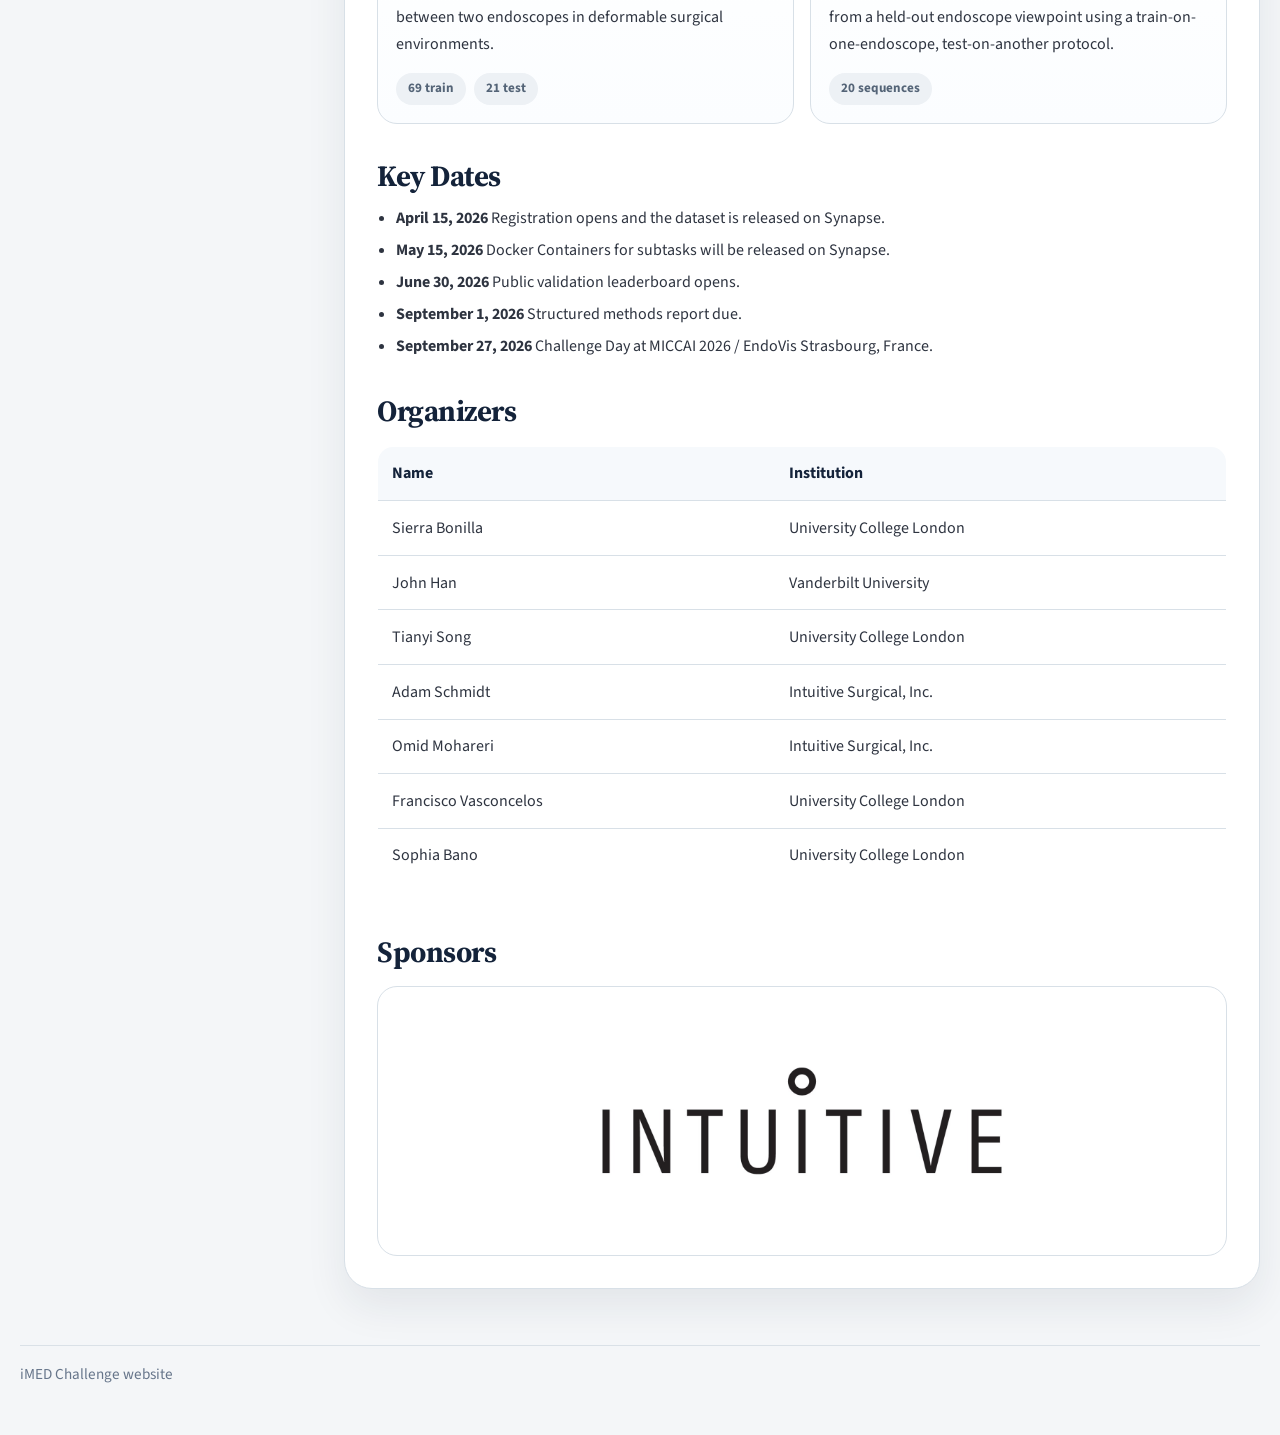
==== commit 7a662cdc: "adding the overview image to first page" ====
--- a/index.html
+++ b/index.html
@@ -57,6 +57,10 @@
                 </div>
               </div>
             </div>
+
+            <figure class="overview-figure">
+              <img src="assets/overview.png" width="2088" height="2142" alt="Overview of the iMED Challenge">
+            </figure>
 
             <h2 id="description">Description</h2>
             <p>
--- a/assets/site.css
+++ b/assets/site.css
@@ -397,6 +397,33 @@
   margin-top: 1.2rem;
 }
 
+/* Shows bottom 92.5% of the overview image (top 7.5% cropped), no empty layout gap */
+.overview-figure {
+  position: relative;
+  width: 70%;
+  max-width: 70%;
+  margin: 1.5rem auto 2rem;
+  overflow: hidden;
+  aspect-ratio: 2088 / calc(2142 * 0.925);
+  border-radius: 16px;
+  border: 1px solid var(--border);
+  box-shadow: var(--shadow);
+}
+
+.overview-figure img {
+  position: absolute;
+  top: 0;
+  left: 0;
+  width: 100%;
+  height: auto;
+  transform: translateY(-7.5%);
+  border: 0;
+  border-radius: 0;
+  box-shadow: none;
+  margin: 0;
+  display: block;
+}
+
 .button {
   display: inline-flex;
   align-items: center;
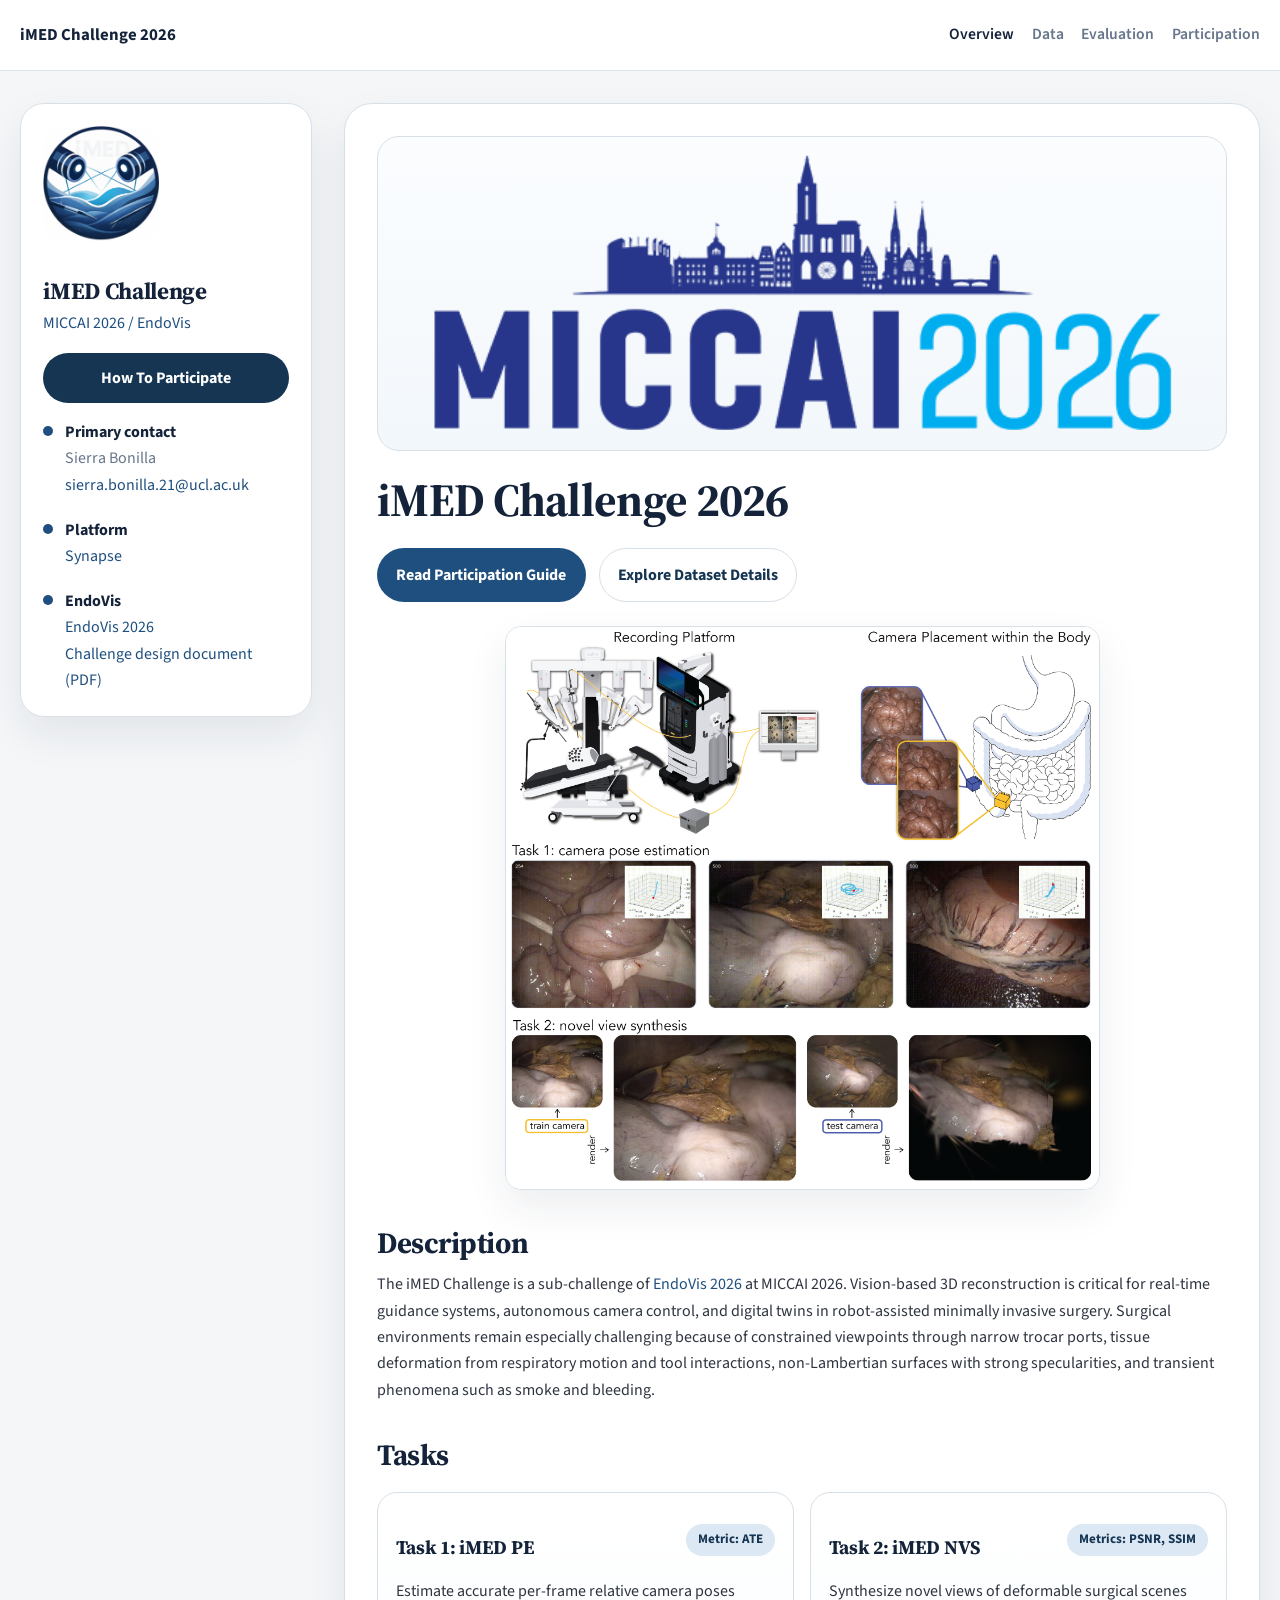
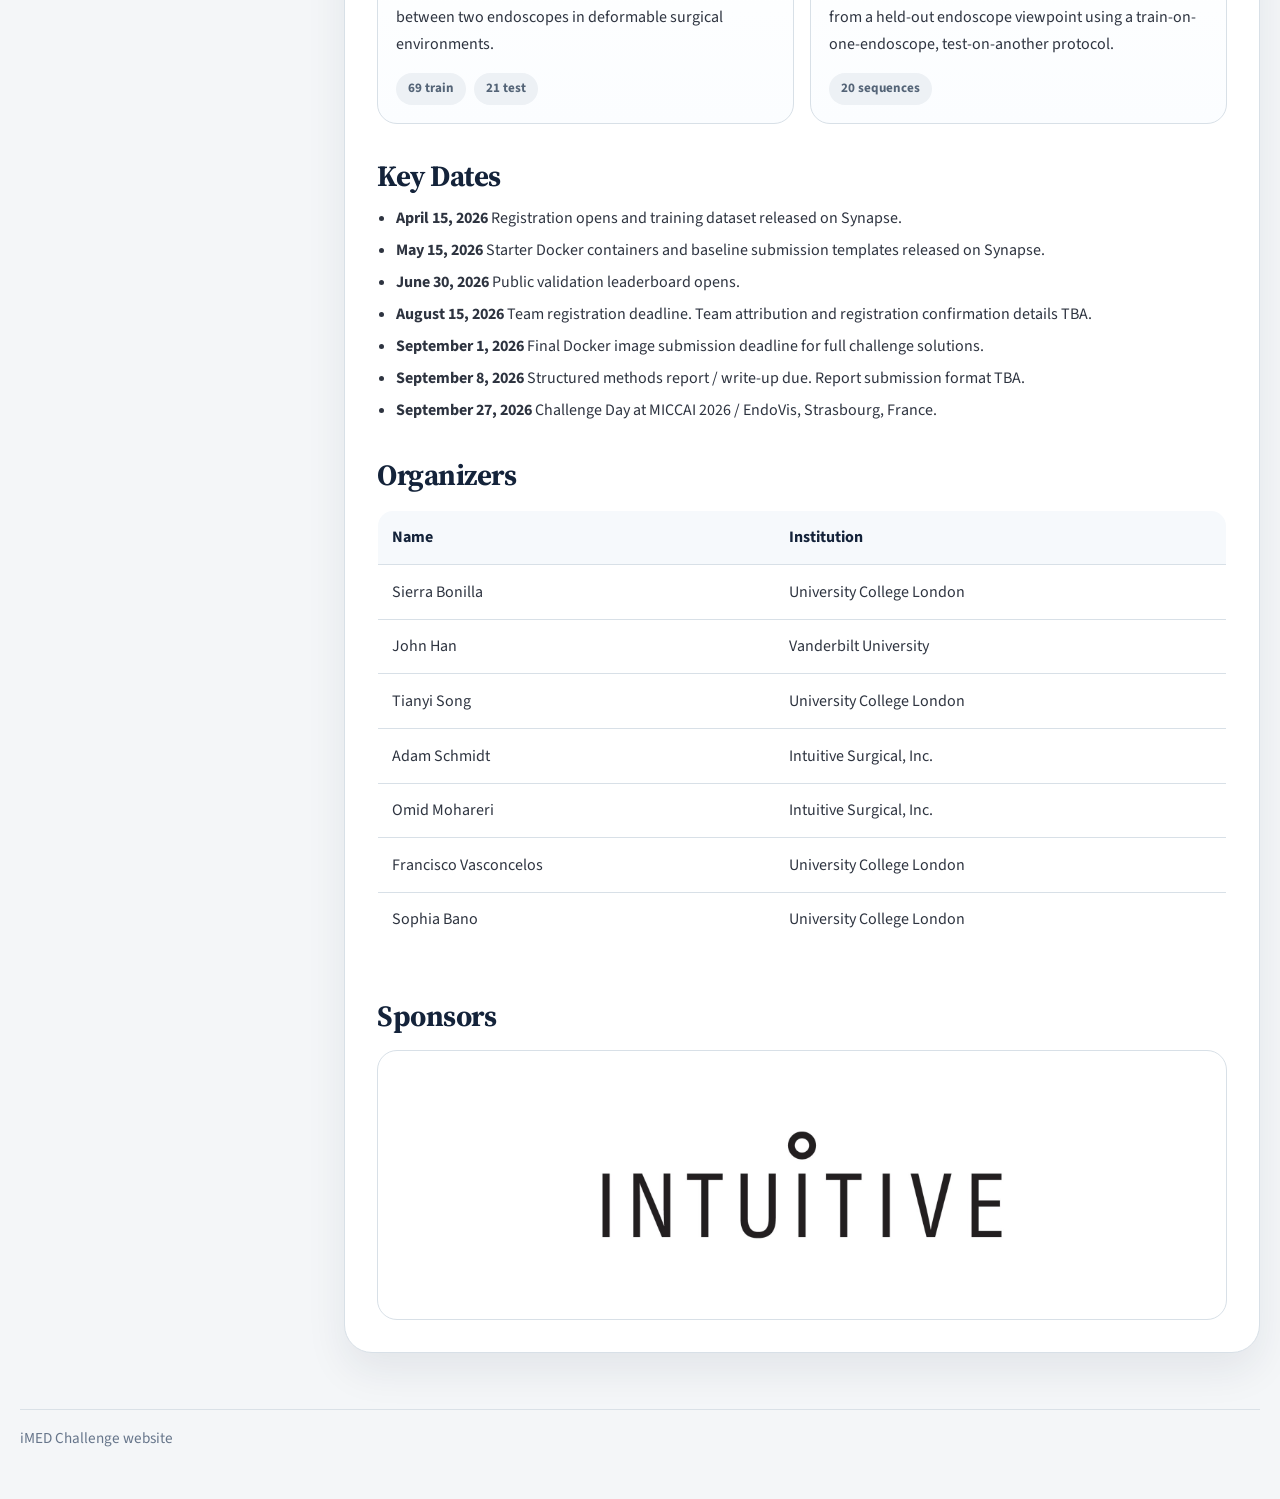
==== commit 24b6d4ec: "adding dates" ====
--- a/index.html
+++ b/index.html
@@ -103,11 +103,13 @@
 
             <h2 id="news">Key Dates</h2>
             <ul>
-              <li><strong>April 15, 2026</strong> Registration opens and the dataset is released on Synapse.</li>
-              <li><strong>May 15, 2026</strong> Docker Containers for subtasks will be released on Synapse.</li>
+              <li><strong>April 15, 2026</strong> Registration opens and training dataset released on Synapse.</li>
+              <li><strong>May 15, 2026</strong> Starter Docker containers and baseline submission templates released on Synapse.</li>
               <li><strong>June 30, 2026</strong> Public validation leaderboard opens.</li>
-              <li><strong>September 1, 2026</strong> Structured methods report due.</li>
-              <li><strong>September 27, 2026</strong> Challenge Day at MICCAI 2026 / EndoVis Strasbourg, France.</li>
+              <li><strong>August 15, 2026</strong> Team registration deadline. Team attribution and registration confirmation details TBA.</li>
+              <li><strong>September 1, 2026</strong> Final Docker image submission deadline for full challenge solutions.</li>
+              <li><strong>September 8, 2026</strong> Structured methods report / write-up due. Report submission format TBA.</li>
+              <li><strong>September 27, 2026</strong> Challenge Day at MICCAI 2026 / EndoVis, Strasbourg, France.</li>
             </ul>
 
             <h2 id="organizers">Organizers</h2>
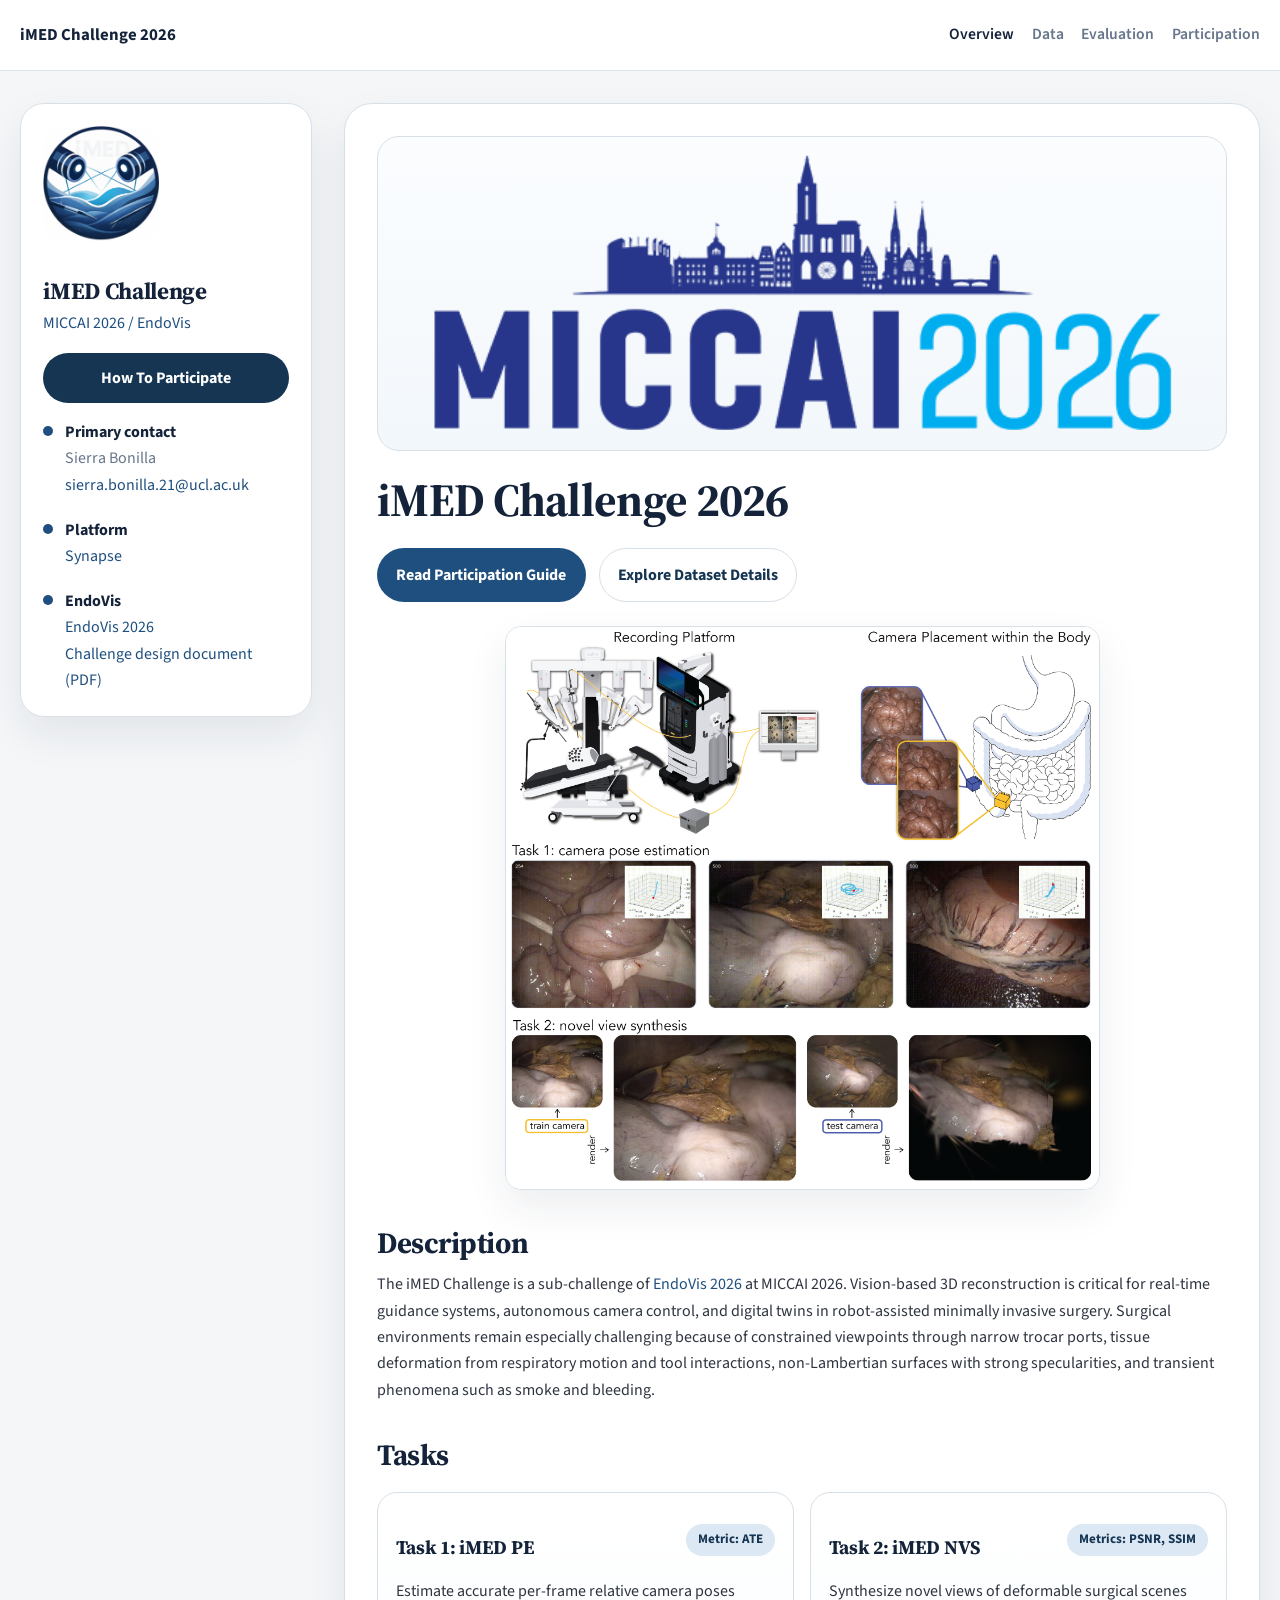
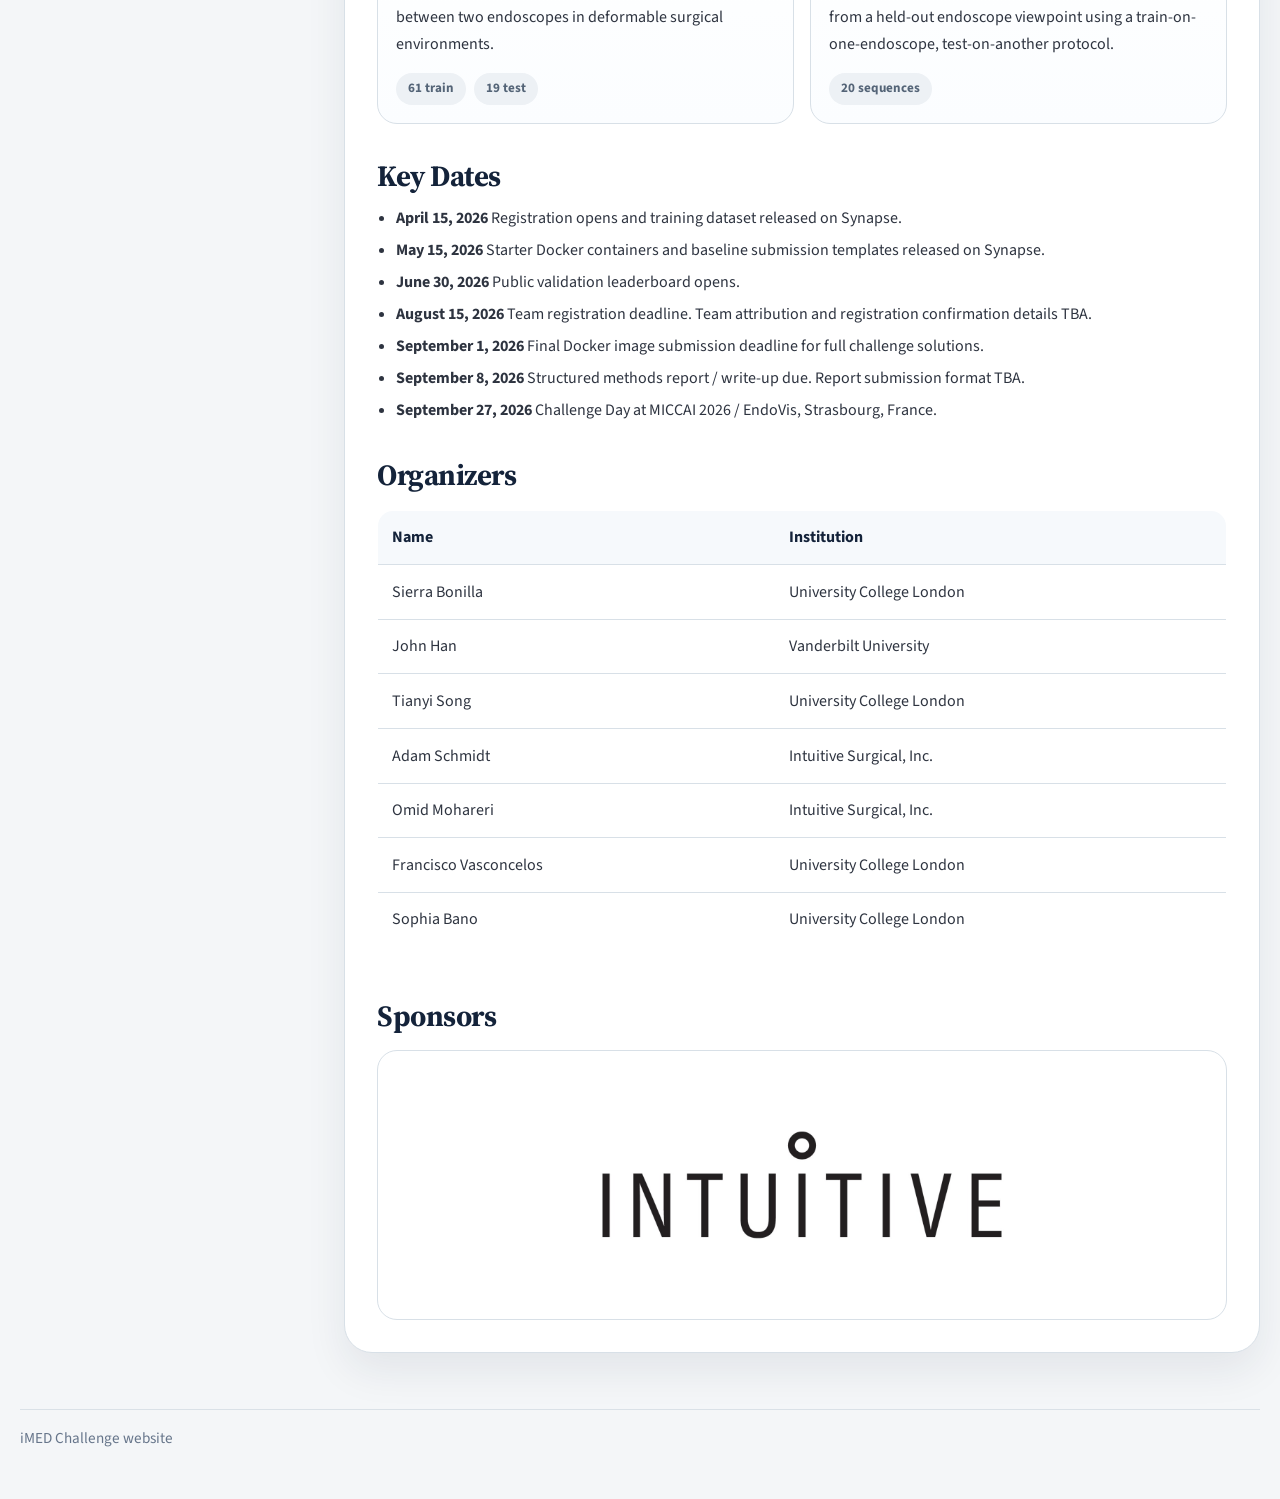
==== commit 6bb4adf7: "Update training and testing chip values in index.html" ====
--- a/index.html
+++ b/index.html
@@ -83,8 +83,8 @@
                   Estimate accurate per-frame relative camera poses between two endoscopes in deformable surgical environments.
                 </p>
                 <div class="chip-row">
-                  <span class="chip chip--muted">69 train</span>
-                  <span class="chip chip--muted">21 test</span>
+                  <span class="chip chip--muted">61 train</span>
+                  <span class="chip chip--muted">19 test</span>
                 </div>
               </article>
               <article>
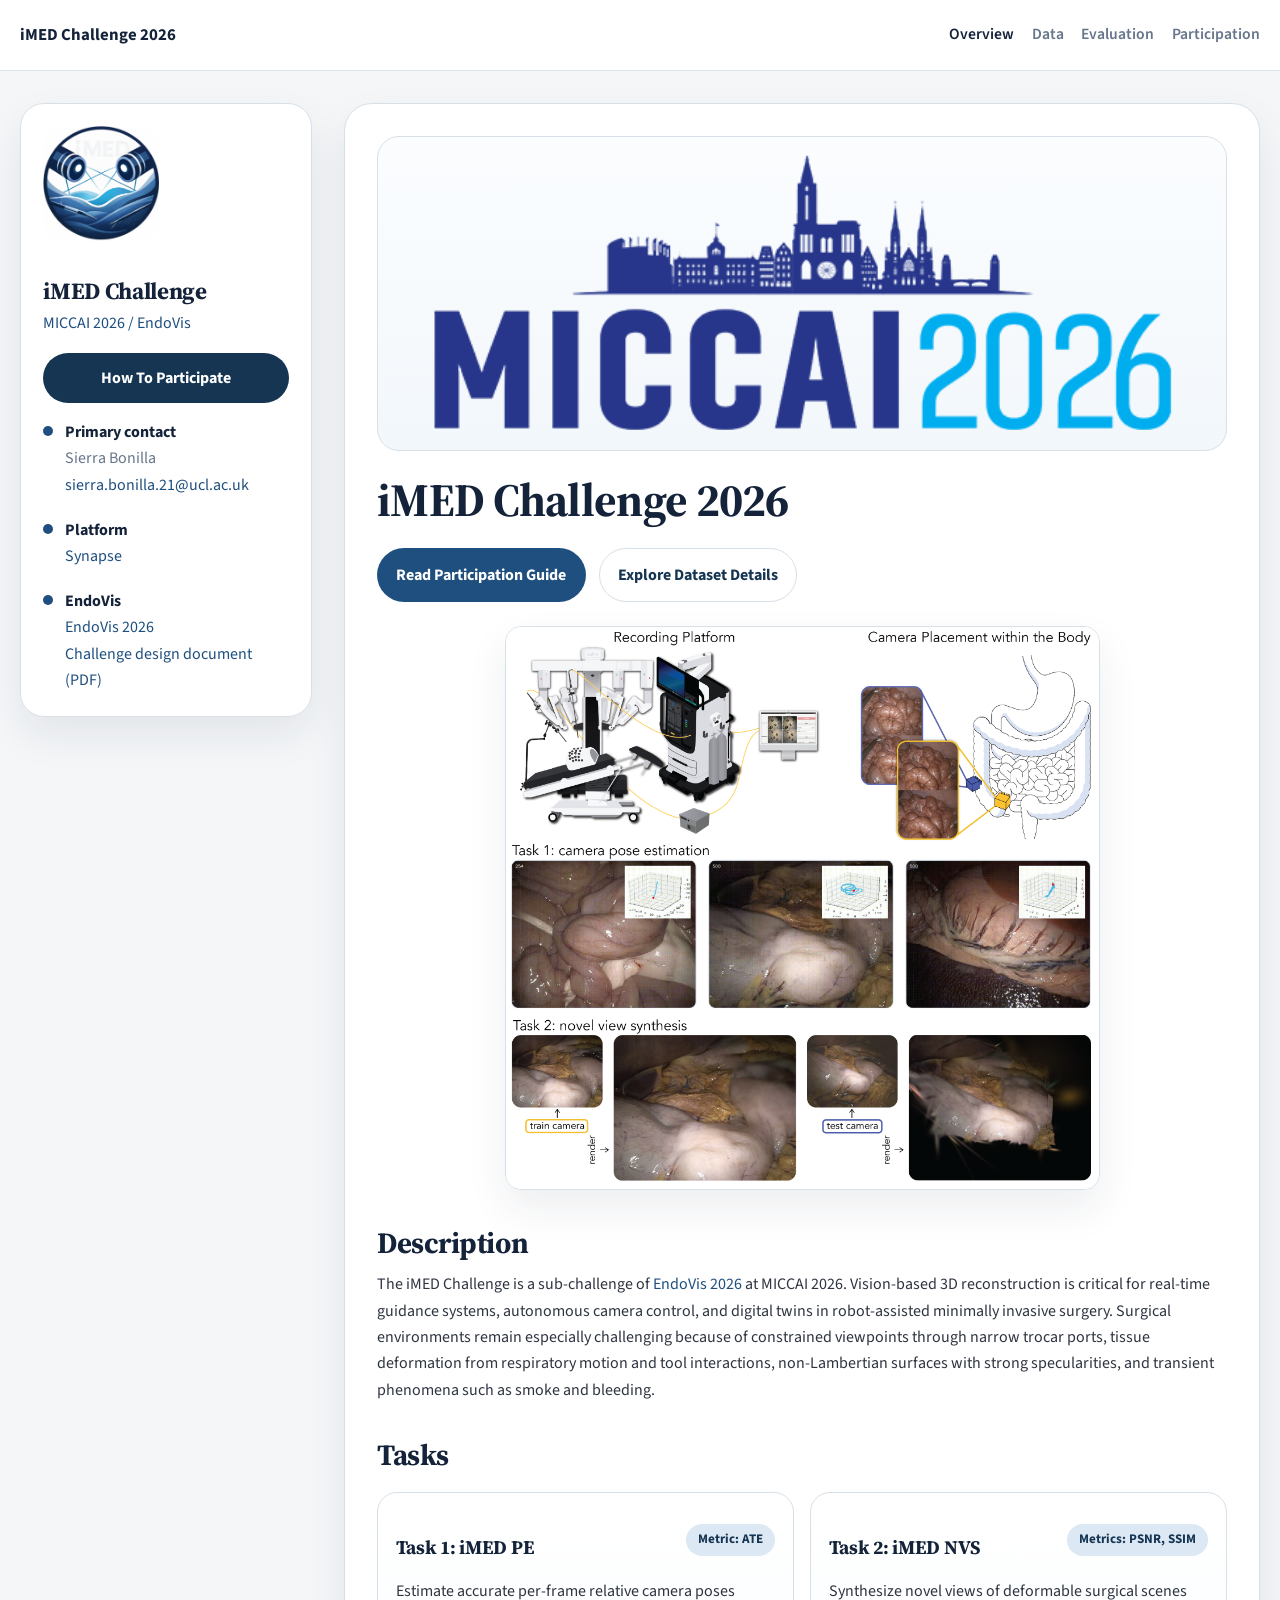
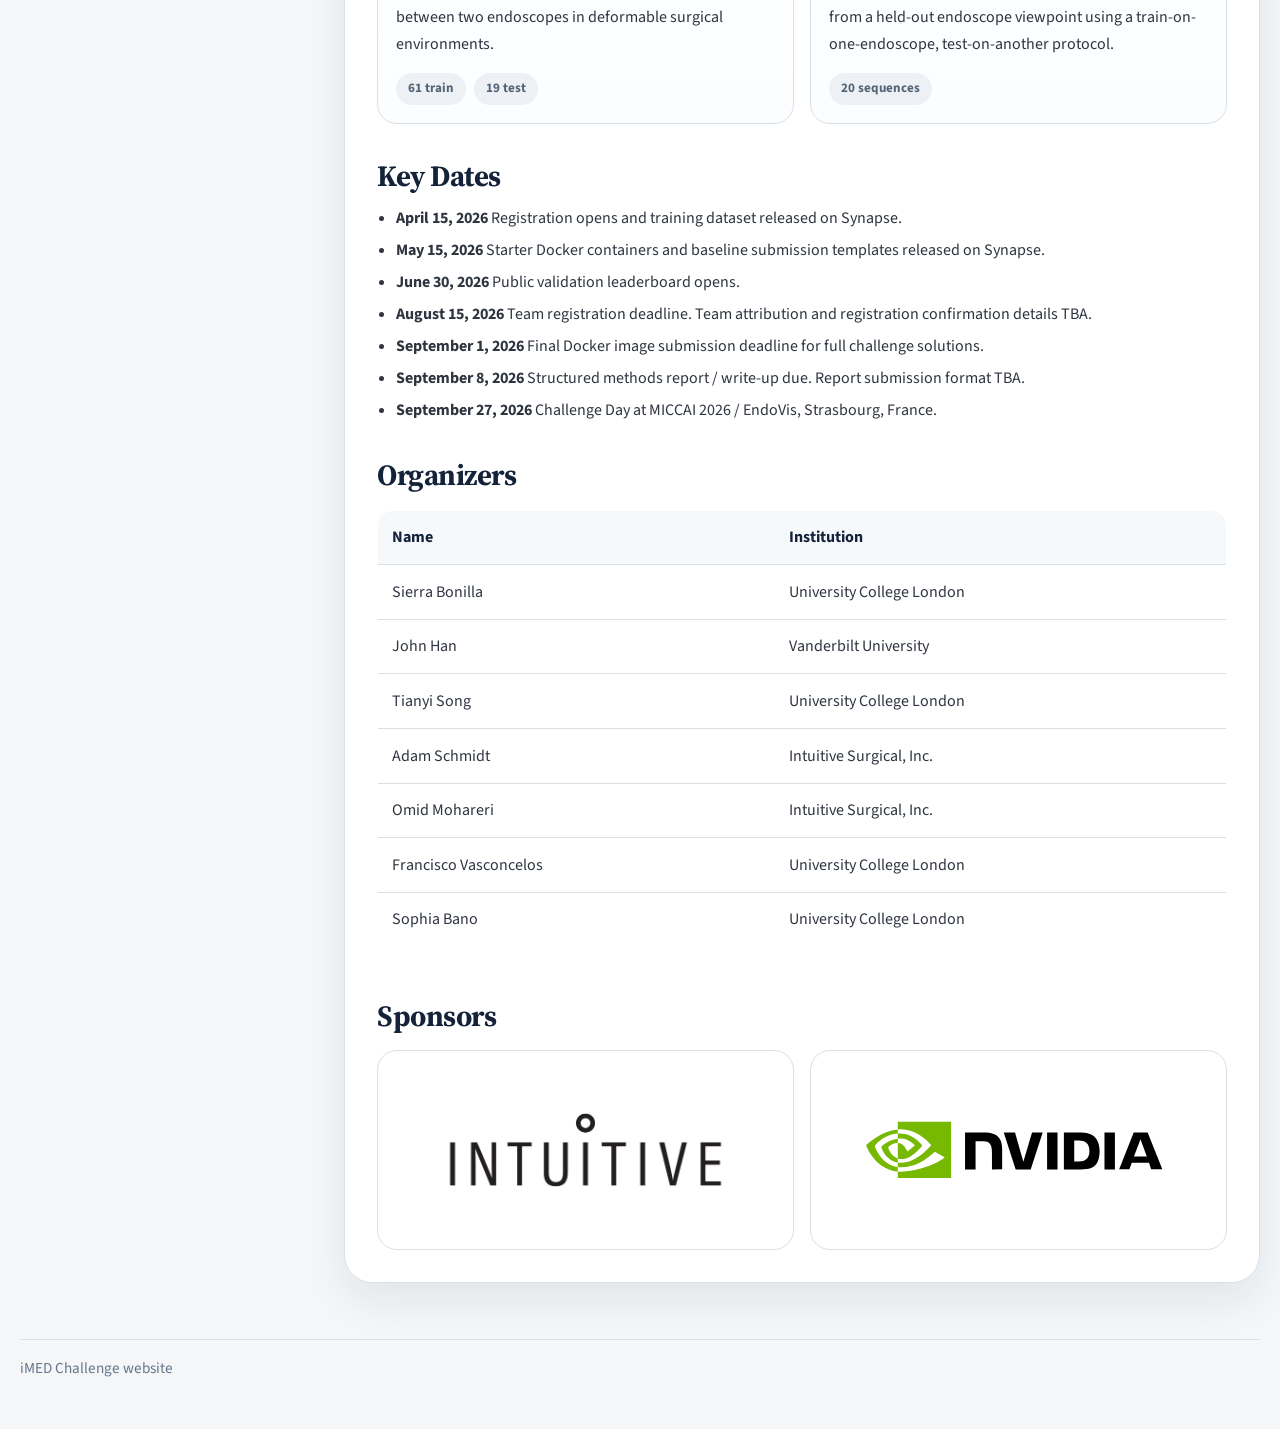
==== commit fc6a8192: "Add NVIDIA sponsor logo to homepage" ====
--- a/index.html
+++ b/index.html
@@ -159,6 +159,9 @@
               <div class="sponsor-card">
                 <img src="images/intuitive.jpeg" alt="Intuitive logo">
               </div>
+              <div class="sponsor-card sponsor-card--nvidia">
+                <img src="images/nvidia-logo-horz.svg" alt="NVIDIA logo">
+              </div>
             </div>
 
             <!-- <h2 id="references">References</h2> -->
--- a/assets/site.css
+++ b/assets/site.css
@@ -712,8 +712,13 @@
 .sponsor-card img {
   width: 100%;
   max-width: 420px;
-  height: auto;
+  height: 150px;
   object-fit: contain;
+}
+
+.sponsor-card--nvidia img {
+  height: 120px;
+  object-fit: cover;
 }
 
 .tagline-list {
